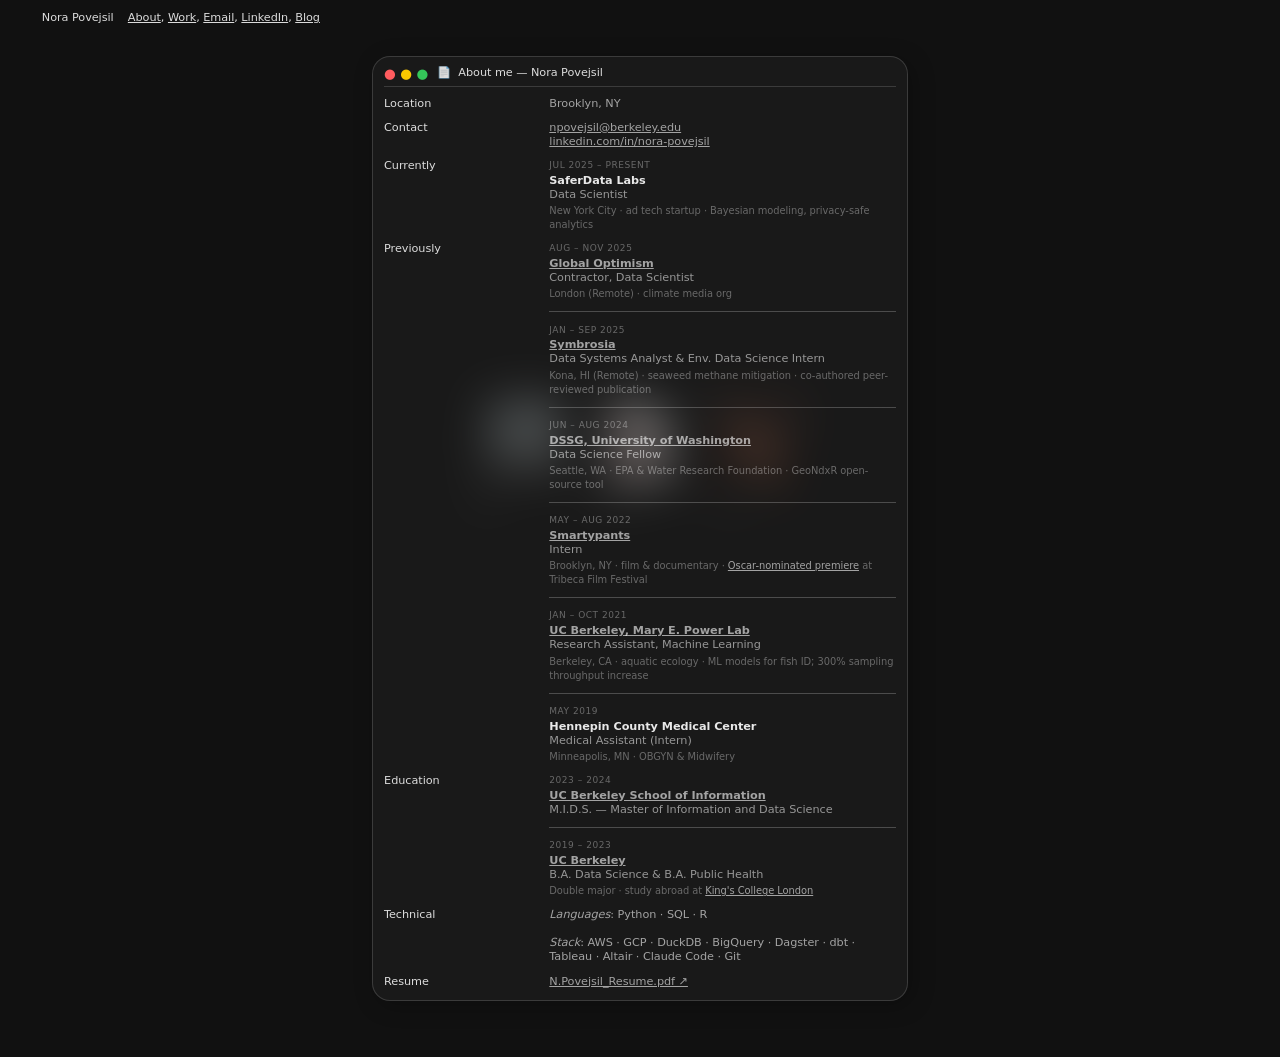
==== about.html @ 3c6333b7 "Polish work page, overhaul about page, add blog placeholder Work page: - Remove meta blurb, footer c" ====
<!DOCTYPE html>
<!--
  About page — portfolio_v2
  Design reference: cargo.site/templates/preview/3438135
  macOS-style frosted window modal over desktop icon grid.
-->
<html lang="en">
<head>
  <meta charset="utf-8">
  <meta name="viewport" content="width=device-width, initial-scale=1">
  <title>About — Portfolio v2</title>
  <link rel="stylesheet" href="css/main.css?v=15">
  <style>
    /* ---- Timeline entry separators ---- */
    body.about .window bodycopy .timeline-entry {
      border-top: 1px solid rgba(255,255,255,0.22);
      padding-top: 1rem;
      margin-top: 0.9rem;
    }
    body.about .window bodycopy .timeline-entry:first-child {
      border-top: none;
      padding-top: 0;
      margin-top: 0;
    }
    body.about .window bodycopy .timeline-date {
      display: block;
      color: rgba(255,255,255,0.35) !important;
      font-size: 0.8rem;
      text-transform: uppercase;
      letter-spacing: 0.06em;
      margin-bottom: 0.2rem;
    }
    /* Company name — primary line */
    body.about .window bodycopy .timeline-org {
      display: block;
      color: rgba(255,255,255,0.9) !important;
      font-weight: 600;
    }
    /* Role — secondary line */
    body.about .window bodycopy .timeline-role {
      display: block;
      color: rgba(255,255,255,0.55) !important;
      font-weight: 400;
    }
    body.about .window bodycopy .timeline-meta {
      display: block;
      color: rgba(255,255,255,0.35) !important;
      font-size: 0.88rem;
      margin-top: 0.2rem;
      line-height: 1.4;
    }

    /* ---- Mobile: stack label + content vertically ---- */
    @media (max-width: 680px) {
      body.about section.page.about-modal > .page-layout {
        max-width: 100%;
        padding: 4rem 0.75rem 3rem 0.75rem;
      }
      body.about .window {
        width: 100%;
        border-radius: 0.8rem;
        padding: 0.75rem 0.85rem 1rem;
      }
      body.about column-set {
        flex-direction: column;
      }
      body.about .window > bodycopy > column-set > column-unit:first-child {
        width: auto;
        flex-basis: auto;
        margin-bottom: 0.2rem;
      }
    }
  </style>
</head>
<body class="about">

  <nav class="site-nav page pinned pinned-top fixed">
    <a id="header" href="#"></a>
    <div class="page-layout">
      <div class="page-content">
        <bodycopy>
          <a class="window-title" href="index.html"></a>
          <a href="index.html">Nora Povejsil</a>&nbsp;&nbsp;&nbsp;&nbsp;<a href="about.html"><u>About</u></a>, <a href="work.html"><u>Work</u></a>,
          <a href="mailto:npovejsil@berkeley.edu"><u>Email</u></a>,
          <a href="https://www.linkedin.com/in/nora-povejsil/" target="_blank" rel="noopener"><u>LinkedIn</u></a>,
          <a href="blog.html"><u>Blog</u></a>
        </bodycopy>
      </div>
    </div>
  </nav>

  <!-- Home icons rendered behind the window -->
  <section class="page home-bg" aria-hidden="true">
    <div class="page-layout">
      <div class="page-content">
        <gallery-justify>
          <media-item><figure><span class="no-link"><img src="assets/hhd.png" alt=""></span><figcaption class="caption-light">Work</figcaption></figure></media-item>
          <media-item><figure><span class="no-link"><img src="assets/about.svg" alt=""></span><figcaption class="caption-light">About me</figcaption></figure></media-item>
          <media-item><figure><span class="no-link"><img src="assets/badge.png" alt="" class="badge-photo"></span><figcaption class="caption-light">me.png</figcaption></figure></media-item>
        </gallery-justify>
      </div>
    </div>
  </section>

  <section class="page about-modal">
    <div class="page-layout">
      <div class="page-content window">
        <bodycopy>

          <div class="window-title-row">
            <a href="index.html" aria-label="Close window" class="window-close">
              <span class="traffic-lights">
                <span class="tl tl-red" style="color: rgb(255, 92, 95);">●</span>
                <span class="tl tl-yellow" style="color: rgb(250, 200, 0);">●</span>
                <span class="tl tl-green" style="color: rgb(52, 199, 89);">●</span>
              </span>
            </a>
            <span>📄&nbsp;&nbsp;About me — Nora Povejsil</span>
          </div>
          <hr>

          <!-- Location -->
          <column-set>
            <column-unit>
              <span class="section-label">Location</span>
            </column-unit>
            <column-unit>
              Brooklyn, NY
            </column-unit>
          </column-set>

          <!-- Contact -->
          <column-set>
            <column-unit>
              <span class="section-label">Contact</span>
            </column-unit>
            <column-unit>
              <a href="mailto:npovejsil@berkeley.edu"><u>npovejsil@berkeley.edu</u></a><br>
              <a href="https://www.linkedin.com/in/nora-povejsil/" target="_blank" rel="noopener"><u>linkedin.com/in/nora-povejsil</u></a>
            </column-unit>
          </column-set>

          <!-- Currently -->
          <column-set>
            <column-unit>
              <span class="section-label">Currently</span>
            </column-unit>
            <column-unit>
              <div class="timeline-entry">
                <div class="timeline-date">Jul 2025 – present</div>
                <div class="timeline-org">SaferData Labs</div>
                <div class="timeline-role">Data Scientist</div>
                <div class="timeline-meta">New York City · ad tech startup · Bayesian modeling, privacy-safe analytics</div>
              </div>
            </column-unit>
          </column-set>

          <!-- Previously -->
          <column-set>
            <column-unit>
              <span class="section-label">Previously</span>
            </column-unit>
            <column-unit>
              <div class="timeline-entry">
                <div class="timeline-date">Aug – Nov 2025</div>
                <div class="timeline-org"><a href="https://www.theclimatepledge.com/" target="_blank" rel="noopener"><u>Global Optimism</u></a></div>
                <div class="timeline-role">Contractor, Data Scientist</div>
                <div class="timeline-meta">London (Remote) · climate media org</div>
              </div>

              <div class="timeline-entry">
                <div class="timeline-date">Jan – Sep 2025</div>
                <div class="timeline-org"><a href="https://symbrosia.co/" target="_blank" rel="noopener"><u>Symbrosia</u></a></div>
                <div class="timeline-role">Data Systems Analyst &amp; Env. Data Science Intern</div>
                <div class="timeline-meta">Kona, HI (Remote) · seaweed methane mitigation · co-authored peer-reviewed publication</div>
              </div>

              <div class="timeline-entry">
                <div class="timeline-date">Jun – Aug 2024</div>
                <div class="timeline-org"><a href="https://escience.washington.edu/using-data-science/data-science-for-social-good/dssg-projects/" target="_blank" rel="noopener"><u>DSSG, University of Washington</u></a></div>
                <div class="timeline-role">Data Science Fellow</div>
                <div class="timeline-meta">Seattle, WA · EPA &amp; Water Research Foundation · GeoNdxR open-source tool</div>
              </div>

              <div class="timeline-entry">
                <div class="timeline-date">May – Aug 2022</div>
                <div class="timeline-org"><a href="https://www.smartypants.nyc/" target="_blank" rel="noopener"><u>Smartypants</u></a></div>
                <div class="timeline-role">Intern</div>
                <div class="timeline-meta">Brooklyn, NY · film &amp; documentary · <a href="https://www.strangeratthegate.com/watch-the-film" target="_blank" rel="noopener"><u>Oscar-nominated premiere</u></a> at Tribeca Film Festival</div>
              </div>

              <div class="timeline-entry">
                <div class="timeline-date">Jan – Oct 2021</div>
                <div class="timeline-org"><a href="https://ib.berkeley.edu/labs/power/" target="_blank" rel="noopener"><u>UC Berkeley, Mary E. Power Lab</u></a></div>
                <div class="timeline-role">Research Assistant, Machine Learning</div>
                <div class="timeline-meta">Berkeley, CA · aquatic ecology · ML models for fish ID; 300% sampling throughput increase</div>
              </div>

              <div class="timeline-entry">
                <div class="timeline-date">May 2019</div>
                <div class="timeline-org">Hennepin County Medical Center</div>
                <div class="timeline-role">Medical Assistant (Intern)</div>
                <div class="timeline-meta">Minneapolis, MN · OBGYN &amp; Midwifery</div>
              </div>
            </column-unit>
          </column-set>

          <!-- Education -->
          <column-set>
            <column-unit>
              <span class="section-label">Education</span>
            </column-unit>
            <column-unit>
              <div class="timeline-entry">
                <div class="timeline-date">2023 – 2024</div>
                <div class="timeline-org"><a href="https://www.ischool.berkeley.edu/" target="_blank" rel="noopener"><u>UC Berkeley School of Information</u></a></div>
                <div class="timeline-role">M.I.D.S. — Master of Information and Data Science</div>
              </div>

              <div class="timeline-entry">
                <div class="timeline-date">2019 – 2023</div>
                <div class="timeline-org"><a href="https://ls.berkeley.edu/" target="_blank" rel="noopener"><u>UC Berkeley</u></a></div>
                <div class="timeline-role">B.A. Data Science &amp; B.A. Public Health</div>
                <div class="timeline-meta">Double major · study abroad at <a href="https://www.kcl.ac.uk/about" target="_blank" rel="noopener"><u>King's College London</u></a></div>
              </div>
            </column-unit>
          </column-set>

          <!-- Technical -->
          <column-set>
            <column-unit>
              <span class="section-label">Technical</span>
            </column-unit>
            <column-unit>
              <em>Languages</em>: Python · SQL · R<br><br>
              <em>Stack</em>: AWS · GCP · DuckDB · BigQuery · Dagster · dbt · Tableau · Altair · Claude Code · Git
            </column-unit>
          </column-set>

          <!-- Resume -->
          <column-set>
            <column-unit>
              <span class="section-label">Resume</span>
            </column-unit>
            <column-unit>
              <a href="https://docs.google.com/document/d/1AyDPPLAts3wp4Z8GWC5FK9B1eIoA_wdaFVvjXG336QE/export?format=pdf" target="_blank" rel="noopener"><u>N.Povejsil_Resume.pdf&nbsp;↗</u></a>
            </column-unit>
          </column-set>

        </bodycopy>
      </div>
    </div>
  </section>

</body>
</html>
---- css/main.css ----
/* ==========================================================================
   Portfolio v2 — Template M401
   Design tokens and page styles per /portfolio_v2/# Design Specs — Template M401
   ========================================================================== */

/* -------------------------------------------------------------------------
   1. Tokens
   ------------------------------------------------------------------------- */
:root {
  --base-size: 11.25px;
  --bg-dark: #111111;
  --bg-light: #F8F8F8;

  --text-1: rgba(255, 255, 255, 0.85);
  --text-2: rgba(255, 255, 255, 0.75);
  --text-3: rgba(255, 255, 255, 0.6);
  --text-4: rgba(255, 255, 255, 0.4);
  --text-5: rgba(255, 255, 255, 0.25);
  --text-near-white: rgba(255, 255, 255, 0.95);

  --accent: #FF0000;
  --hr: rgba(255, 255, 255, 0.15);
  --link-underline: rgba(127, 127, 127, 0.2);

  --mobile-scale: 1.4;
  --mobile-padding-offset: 0.85;
  --viewport-height: 100vh;
}

body {
  --swatch-1: rgba(255, 255, 255, 0.85);
  --swatch-2: rgba(255, 255, 255, 0.75);
  --swatch-3: rgba(255, 255, 255, 0.6);
  --swatch-4: rgba(255, 255, 255, 0.4);
  --swatch-5: rgba(255, 255, 255, 0.25);
  --swatch-6: rgba(255, 255, 255, 0.85);
}

/* -------------------------------------------------------------------------
   2. Base resets
   ------------------------------------------------------------------------- */
html {
  font-size: var(--base-size);
}

html, body {
  min-height: 100vh;
  margin: 0;
  padding: 0;
  background-color: var(--bg-dark);
}

body {
  display: flex;
  flex-direction: column;
  width: 100%;
  -webkit-font-smoothing: antialiased;
}

/* Diatype Variable is proprietary; using Inter Tight as a close visual stand-in
   (neo-grotesque, similar x-height + terminal angles). */
@import url('https://fonts.googleapis.com/css2?family=Inter+Tight:wght@300;400;450;500;600;700&display=swap');

:root {
  --font-stack: "Inter Tight", "Diatype Variable", -apple-system, "system-ui", Inter, "Segoe UI", Roboto, sans-serif;
}

/* -------------------------------------------------------------------------
   3. Typography
   ------------------------------------------------------------------------- */
bodycopy {
  display: block;
  font-family: var(--font-stack);
  font-size: 1rem;
  font-weight: 400;
  color: var(--text-3);
  line-height: 1.25;
  letter-spacing: -0.004em;
  font-variation-settings: 'slnt' 0, 'MONO' 0;
}

h1 {
  font-family: var(--font-stack);
  font-size: 3.5rem;
  font-weight: 650;
  color: var(--text-1);
  line-height: 1;
  letter-spacing: -0.004em;
  margin: 0;
  padding: 0;
}

h2 {
  font-family: var(--font-stack);
  font-size: 1.4rem;
  font-weight: 650;
  color: var(--text-1);
  line-height: 1.1;
  letter-spacing: -0.004em;
  margin: 0;
  padding: 0;
}

.caption {
  font-family: var(--font-stack);
  font-size: 1rem;
  font-weight: 450;
  color: var(--text-near-white);
  line-height: 1.25;
  letter-spacing: 0;
  display: inline-block;
}

.caption-light {
  font-family: var(--font-stack);
  font-size: 1rem;
  font-weight: 450;
  color: var(--text-near-white);
  line-height: 1.25;
  letter-spacing: 0;
  display: inline-block;
  filter: drop-shadow(0.1rem 0.1rem 0.1rem rgba(0, 0, 0, 0.5));
}

bodycopy a,
a {
  color: var(--text-3);
  border-bottom: 0px solid var(--link-underline);
  text-decoration: none;
}

a:active,
.linked:active {
  opacity: 0.7;
}

hr {
  background: var(--hr);
  border: 0;
  height: 1px;
  display: block;
  margin-top: 0.5rem;
  margin-bottom: 0.5rem;
}

/* -------------------------------------------------------------------------
   4. Layout primitives
   ------------------------------------------------------------------------- */
.page {
  position: relative;
  display: flex;
  justify-content: flex-start;
  flex-flow: row;
  max-width: 100%;
  width: 100%;
}

.page-layout {
  flex-grow: 1;
  display: flex;
  flex-direction: row;
  align-items: flex-start;
  max-width: 100%;
  padding: 0;
}

.page-content {
  display: flex;
  flex-direction: row;
  align-items: flex-start;
  width: 100%;
  padding: 1rem;
  text-align: left;
}

column-set {
  display: flex;
  flex-direction: row;
  width: 100%;
}

column-unit {
  display: block;
}

/* -------------------------------------------------------------------------
   5. Global nav (fixed top, mix-blend-mode: difference)
   ------------------------------------------------------------------------- */
.site-nav {
  mix-blend-mode: difference;
  position: fixed;
  top: 0;
  left: 0;
  right: 0;
  height: auto;
  z-index: 9999;
  isolation: isolate;
}

.site-nav .page-content {
  padding: 1rem;
  display: flex;
  flex-direction: row;
  align-items: flex-start;
}

.site-nav bodycopy {
  font-size: 1rem;
  font-weight: 400;
  color: var(--text-3);
  line-height: 1.25;
  letter-spacing: -0.004em;
}

.site-nav,
.site-nav .page-layout,
.site-nav .page-content,
.site-nav bodycopy { pointer-events: none; }
.site-nav a { pointer-events: auto; }

.site-nav a {
  color: var(--text-3);
  text-decoration: none;
  position: relative;
  z-index: 1;
}

.site-nav a u {
  text-decoration: underline;
}

.site-nav .window-title {
  display: inline-block;
  min-width: 2.4rem;
}

/* -------------------------------------------------------------------------
   6. Home — desktop icon grid
   ------------------------------------------------------------------------- */
body.home section.page {
  min-height: var(--viewport-height);
}

body.home section.page > .page-layout > .page-content {
  align-items: center;
  text-align: center;
  justify-content: center;
  min-height: 100vh;
}

body.home section.page > .page-layout {
  align-items: center;
  justify-content: center;
}

gallery-justify {
  display: flex;
  flex-direction: row;
  justify-content: center;
  align-items: flex-start;
  width: 100%;
}

media-item {
  display: flex;
  flex-direction: column;
  width: 100px;
  height: auto;
  margin-right: 1.5rem;
}

media-item:last-child {
  margin-right: 0;
}

media-item a,
media-item .no-link {
  display: block;
}

media-item img {
  width: 100px;
  height: 100px;
  object-fit: cover;
  display: block;
}

/* Work icon: ever so slightly smaller */
media-item:first-child img {
  width: 92px;
  height: 92px;
  margin: 4px auto;
}

/* Badge as rounded photo */
.badge-photo {
  border-radius: 18px;
}

media-item figcaption.caption,
media-item figcaption.caption-light {
  margin-top: 0.5rem;
  text-align: center;
}

figure {
  margin: 0;
  padding: 0;
}

/* -------------------------------------------------------------------------
   7. Work — stacked project slideshow
   ------------------------------------------------------------------------- */
body.work {
  background-color: #000000;
  color: #ffffff;
}

/* ---------- Work index + dotted-sheet entries ---------- */
.work-shell {
  display: grid;
  grid-template-columns: minmax(16rem, 20rem) 1fr;
  gap: 2.2rem;
  padding: 3.2rem 1.5rem 3rem 1.5rem;
  align-items: start;
  box-sizing: border-box;
  width: 100%;
  max-width: 1400px;
  margin: 0 auto;
}

.work-index {
  position: sticky;
  top: 3.2rem;
  font-family: var(--font-stack);
  font-size: 1rem;
  line-height: 1.25;
  letter-spacing: -0.004em;
  color: #ffffff;
}

.work-index-title {
  font-family: var(--font-stack);
  font-size: 2.6rem;
  font-weight: 600;
  line-height: 0.98;
  letter-spacing: -0.02em;
  margin: 0 0 1.25rem 0;
}

.work-index-address,
.work-index-meta {
  margin: 0 0 1.3rem 0;
}

.work-index-address a,
.work-index-meta a {
  color: inherit;
  text-decoration: underline;
  text-underline-offset: 2px;
}

.work-index-table {
  width: 100%;
  border-collapse: collapse;
  margin: 0 0 1.4rem 0;
  font-family: inherit;
  font-size: 1rem;
}

.work-index-table thead th {
  font-weight: 700;
  text-align: left;
  padding: 0.2rem 0.4rem 0.2rem 0;
  border-bottom: 1px solid #ffffff;
  text-transform: uppercase;
}

.work-index-table thead th:last-child { text-align: right; padding-right: 0; }

.work-index-table tbody tr {
  border-bottom: 1px solid #ffffff;
  position: relative;
}

.work-index-table tbody td {
  padding: 0.35rem 0.4rem 0.3rem 0;
  vertical-align: top;
  text-transform: uppercase;
}

.work-index-table tbody td:last-child { text-align: right; padding-right: 0; }

.work-index-table .num {
  font-size: 0.7rem;
  vertical-align: super;
  margin-right: 0.45rem;
  color: #ffffff;
}

.work-index-table a {
  color: inherit;
  text-decoration: none;
}

.work-index-table a:hover { text-decoration: underline; }

.work-index-footer {
  font-size: 0.9rem;
  line-height: 1.35;
  margin-top: 0.8rem;
  color: rgba(255,255,255,0.6);
}

/* Right column: scrollable entries */
.work-entries {
  display: flex;
  flex-direction: column;
  gap: 3.5rem;
  min-width: 0;
}

.work-entry {
  font-family: var(--font-stack);
  color: #ffffff;
}

.work-entry-head {
  display: grid;
  grid-template-columns: 2.5rem 1fr auto auto;
  column-gap: 1.4rem;
  align-items: baseline;
  font-size: 0.95rem;
  padding: 0.5rem 0;
  border-top: 1px solid rgba(255,255,255,0.6);
  border-bottom: 1px solid rgba(255,255,255,0.6);
  letter-spacing: -0.004em;
}

.work-entry-head .num { font-variant-numeric: tabular-nums; }
.work-entry-head .title { letter-spacing: 0.02em; }
.work-entry-head .type,
.work-entry-head .id { color: #ffffff; }

.work-entry-frame {
  background: transparent;
  padding: 0;
  margin-top: 0.9rem;
}

.work-entry-sheet {
  background-color: #ffffff;
  background-image: radial-gradient(circle, rgba(0,0,0,0.08) 1px, transparent 1.4px);
  background-size: 10px 10px;
  background-position: 0 0;
  padding: 1.4rem 1.6rem 1.6rem 1.6rem;
  position: relative;
  display: flex;
  align-items: stretch;
  justify-content: center;
  overflow: hidden;
  box-shadow: 0 2px 4px rgba(0,0,0,0.25), 0 18px 48px rgba(0,0,0,0.55);
}

.work-entry-sheet img {
  max-width: 92%;
  max-height: 92%;
  display: block;
  object-fit: contain;
}

.work-entry-sheet .sheet-title {
  font-family: "Inter Tight", sans-serif;
  font-size: 4.2rem;
  font-weight: 600;
  letter-spacing: -0.03em;
  color: #111;
  text-align: center;
  line-height: 1;
}

.sheet-doc {
  width: 100%;
  max-width: none;
  padding: 0.25rem 0.25rem;
  font-family: var(--font-stack);
  color: #111;
  font-size: 1rem;
  line-height: 1.5;
  letter-spacing: -0.004em;
  display: flex;
  flex-direction: column;
}

.sheet-doc-body {
  flex: 1;
}

.sheet-doc-body p {
  margin: 0 0 0.85rem 0;
}

.sheet-doc-body em { font-style: italic; }
.sheet-doc-body strong { font-weight: 600; }

.sheet-doc-body figure {
  margin: 1.2rem 0;
}

.sheet-doc-body figure img {
  display: block;
  width: 100%;
  height: auto;
  border: 0.5px solid rgba(0,0,0,0.15);
}

.sheet-doc-head {
  font-size: 1.8rem;
  font-weight: 600;
  letter-spacing: -0.02em;
  color: #111;
  margin: 0 0 0.9rem 0;
  font-family: var(--font-stack);
  line-height: 1.05;
}

.sheet-doc-sub {
  font-size: 0.85rem;
  color: rgba(0,0,0,0.55);
  letter-spacing: -0.004em;
  margin: 0 0 1rem 0;
  padding-bottom: 0.45rem;
  border-bottom: 1px solid rgba(0,0,0,0.3);
  font-family: var(--font-stack);
}

.sheet-doc-cols {
  columns: 2;
  column-gap: 1.6rem;
}

.sheet-doc-cols p {
  margin: 0 0 0.7rem 0;
  break-inside: avoid;
}

.sheet-doc-footer {
  margin-top: 1rem;
  padding-top: 0.45rem;
  border-top: 1px solid rgba(0,0,0,0.3);
  font-size: 0.82rem;
  color: rgba(0,0,0,0.55);
  display: flex;
  justify-content: space-between;
  letter-spacing: -0.004em;
  font-family: var(--font-stack);
}

.work-entry-sheet-tag {
  position: absolute;
  left: 0.9rem;
  bottom: 0.6rem;
  font-size: 0.82rem;
  color: rgba(0,0,0,0.45);
  font-family: var(--font-stack);
}

.work-entry-caption {
  margin: 0.9rem 0 0 0;
  font-size: 0.9rem;
  color: rgba(255,255,255,0.7);
  letter-spacing: -0.004em;
  font-family: var(--font-stack);
}

.work-entry-links {
  margin-top: 0.4rem;
  font-size: 1rem;
  line-height: 1.5;
  letter-spacing: -0.004em;
  font-family: var(--font-stack);
  display: flex;
  flex-direction: column;
  gap: 0.2rem;
}

.work-entry-links a {
  color: #8ab4ff;
  text-decoration: underline;
  text-underline-offset: 2px;
}

@media (max-width: 720px) {
  .work-shell {
    grid-template-columns: 1fr;
    gap: 2rem;
  }
  .work-index {
    position: static;
  }
  .work-index-title { font-size: 2.4rem; }
}

.stacked-page {
  position: relative;
  min-height: 100vh;
  width: 100%;
  display: flex;
}

.stacked-page.light {
  background-color: var(--bg-light);
}

.wallpaper {
  position: absolute;
  inset: 0;
  background-color: transparent;
  pointer-events: none;
}

.wallpaper .inner {
  position: absolute;
  inset: 10rem;
}

.image-container.single-item {
  display: flex;
  align-content: center;
  justify-content: center;
  align-items: center;
  position: absolute;
  inset: 0;
  width: 100%;
  height: 100%;
  z-index: 2;
}

.image-container.single-item img {
  max-width: 100%;
  max-height: 100%;
  width: auto;
  height: auto;
  object-fit: contain;
  display: block;
}

.stacked-page > .page-layout {
  position: relative;
  z-index: 3;
  width: 100%;
}

.stacked-page .page-content {
  display: flex;
  flex-direction: row;
  align-items: flex-end;
  padding: 1rem;
  width: 100%;
  min-height: 100vh;
}

.stacked-page column-set {
  display: flex;
  flex-direction: row;
  width: 100%;
}

.stacked-page column-unit:first-child {
  flex-basis: 36.84rem;
  flex-grow: 0;
  flex-shrink: 0;
}

.stacked-page column-unit:last-child {
  flex-grow: 1;
}

.stacked-page column-unit .project-title {
  color: var(--text-1);
  font-size: 1rem;
  font-weight: 400;
  font-family: var(--font-stack);
}

.stacked-page column-unit,
.stacked-page column-unit bodycopy {
  color: var(--text-3);
  font-size: 1rem;
  font-weight: 400;
  line-height: 1.25;
  font-family: var(--font-stack);
}

.stacked-page column-unit a {
  color: var(--text-3);
  text-decoration: none;
}

/* ---------- Project detail page variant ---------- */
/* Content occupies left ~3/4 of page, color/wallpaper sits on right ~1/4 */

.project-page {
  position: relative;
  width: 100%;
  display: block;
  min-height: 100vh;
  padding: 0;
}

.project-page.light {
  background-color: var(--bg-light);
}

/* Dark text on light backgrounds */
.project-page.light .project-title,
.project-page.light .project-body strong,
.project-page.light .section-head {
  color: rgba(0, 0, 0, 0.85);
}

.project-page.light .project-subtitle,
.project-page.light .project-meta,
.project-page.light .project-body,
.project-page.light .project-body a,
.project-page.light figure figcaption {
  color: rgba(0, 0, 0, 0.6);
}

.project-page .wallpaper {
  position: absolute;
  inset: 0;
  left: auto;
  width: 28%;
  height: 100%;
  pointer-events: none;
  overflow: hidden;
  background: linear-gradient(155deg, #ffd36b 0%, #f09340 45%, #e8412b 100%);
  -webkit-mask-image: linear-gradient(to left, rgba(0,0,0,1) 0%, rgba(0,0,0,0.95) 35%, rgba(0,0,0,0.5) 70%, rgba(0,0,0,0) 100%);
          mask-image: linear-gradient(to left, rgba(0,0,0,1) 0%, rgba(0,0,0,0.95) 35%, rgba(0,0,0,0.5) 70%, rgba(0,0,0,0) 100%);
}

.project-page .wallpaper.wp-green {
  background: linear-gradient(155deg, #c3e25a 0%, #6aa84f 55%, #2f5f1f 100%);
}

.project-page .wallpaper.wp-blue {
  background: linear-gradient(155deg, #9ae3ff 0%, #4a7fd6 55%, #1d2a78 100%);
}

.project-page .wallpaper.wp-warm {
  background: linear-gradient(155deg, #ffd36b 0%, #f09340 45%, #e8412b 100%);
}

.project-page .wallpaper.wp-cool {
  background: linear-gradient(155deg, #d6ddea 0%, #9ca8bc 55%, #5f6b80 100%);
}

.project-page .wallpaper .inner {
  position: absolute;
  inset: 0;
}

.project-page .image-container.single-item {
  display: none;
}

.project-page > .page-layout {
  position: relative;
  z-index: 3;
  width: 100%;
}

.project-page .page-content {
  display: block;
  width: 100%;
  padding: 6rem 5rem 5rem 4rem;
  box-sizing: border-box;
  max-width: 78%;
}

.project-page .project-head {
  margin-bottom: 3rem;
}

.project-page .project-title {
  color: var(--text-1);
  font-size: 1rem;
  font-weight: 400;
  font-family: var(--font-stack);
  display: block;
  margin-bottom: 0.25rem;
}

.project-page .project-subtitle {
  color: var(--text-3);
  font-size: 1rem;
  font-weight: 400;
  line-height: 1.25;
  display: block;
}

.project-page .project-meta {
  color: var(--text-3);
  font-size: 1rem;
  font-weight: 400;
  line-height: 1.25;
  display: block;
  margin-top: 0.25rem;
  opacity: 0.8;
}

.project-page .project-body {
  color: var(--text-3);
  font-size: 1rem;
  font-weight: 400;
  line-height: 1.45;
  font-family: var(--font-stack);
  max-width: none;
}

.project-page .project-body p {
  margin: 0 0 1.25rem 0;
}

.project-page .project-body a {
  color: var(--text-3);
  text-decoration: underline;
  text-underline-offset: 2px;
}

.project-page .project-body strong {
  color: var(--text-1);
  font-weight: 500;
}

.project-page figure {
  margin: 2.5rem 0;
}

.project-page figure img {
  display: block;
  max-width: 100%;
  height: auto;
  border-radius: 4px;
}

.project-page figure.figure-wide img {
  width: 100%;
}

.project-page figure figcaption {
  margin-top: 0.75rem;
  font-size: 0.875rem;
  line-height: 1.35;
  color: var(--text-3);
  opacity: 0.75;
  max-width: 38rem;
}

.project-page .image-pair {
  display: grid;
  grid-template-columns: 1fr 1fr;
  gap: 1rem;
  margin: 2.5rem 0;
}

.project-page .image-pair img {
  width: 100%;
  height: auto;
  display: block;
  border-radius: 4px;
}

.project-page .section-head {
  color: var(--text-1);
  font-size: 1rem;
  font-weight: 500;
  margin: 2.5rem 0 0.5rem 0;
  display: block;
}

@media (max-width: 900px) {
  .project-page .page-content {
    width: 100%;
    padding: 6rem 1.5rem 8rem 1.5rem;
  }
  .project-page .wallpaper {
    width: 100%;
    height: 35vh;
    top: auto;
    bottom: 0;
    opacity: 0.6;
  }
}

/* ---------- Document-sheet project layout (for featured projects) ---------- */

.doc-page {
  position: relative;
  width: 100%;
  min-height: 100vh;
  display: flex;
  align-items: center;
  justify-content: center;
  padding: 5rem 2rem 6rem 2rem;
  box-sizing: border-box;
  overflow: hidden;
}

.doc-backdrop {
  position: absolute;
  inset: 0;
  z-index: 0;
  background: #000000;
  pointer-events: none;
}

.doc-sheet {
  position: relative;
  z-index: 1;
  width: min(960px, 92%);
  background: #ffffff;
  color: #111111;
  border: 0.5px solid rgba(0,0,0,0.15);
  box-shadow: 0 24px 60px rgba(0,0,0,0.12);
  padding: 3.5rem 4rem 3rem 4rem;
  box-sizing: border-box;
  font-family: var(--font-stack);
  font-size: 1rem;
  line-height: 1.45;
}

.doc-header {
  display: flex;
  justify-content: space-between;
  align-items: baseline;
  padding-bottom: 0.9rem;
  border-bottom: 0.5px solid rgba(0,0,0,0.25);
  font-size: 0.95rem;
}

.doc-header-brand {
  display: flex;
  gap: 2.5rem;
  align-items: baseline;
}

.doc-brand {
  color: #1a4dff;
  text-decoration: underline;
  text-underline-offset: 2px;
  font-weight: 500;
}

.doc-brand sup {
  font-size: 0.7em;
  vertical-align: super;
}

.doc-date {
  color: #111;
}

.doc-header-meta {
  color: #111;
}

.doc-title {
  font-size: 5.2rem;
  font-weight: 600;
  line-height: 1;
  letter-spacing: -0.02em;
  margin: 1.5rem 0 6rem 0;
  color: #111;
  font-family: var(--font-stack);
}

.doc-title-asterisk {
  font-weight: 600;
  display: inline-block;
  margin-left: 0.05em;
}

.doc-columns {
  display: grid;
  grid-template-columns: 1fr 1.7fr;
  gap: 3rem;
  margin-bottom: 4rem;
}

.doc-aside {
  font-size: 0.95rem;
  line-height: 1.4;
  color: #111;
}

.doc-aside-block {
  margin-bottom: 1.6rem;
}

.doc-aside-block strong {
  font-weight: 500;
}

.doc-aside-block em {
  font-style: italic;
}

.doc-aside-links a {
  color: #1a4dff;
  text-decoration: none;
}

.doc-aside-links a u {
  text-decoration: underline;
  text-underline-offset: 2px;
}

.doc-body {
  font-size: 1rem;
  line-height: 1.55;
  color: #111;
}

.doc-body p {
  margin: 0 0 1.1rem 0;
  text-indent: 0;
}

.doc-body p + p {
  text-indent: 1.5rem;
}

.doc-body strong {
  font-weight: 500;
}

.doc-body a {
  color: #1a4dff;
  text-decoration: none;
}

.doc-body a u {
  text-decoration: underline;
  text-underline-offset: 2px;
}

.doc-figure {
  margin: 2rem 0;
}

.doc-figure img {
  display: block;
  width: 100%;
  height: auto;
  border: 0.5px solid rgba(0,0,0,0.12);
}

.doc-figure figcaption {
  margin-top: 0.6rem;
  font-size: 0.85rem;
  line-height: 1.4;
  color: rgba(0,0,0,0.6);
}

.doc-footer {
  display: flex;
  justify-content: space-between;
  padding-top: 0.9rem;
  border-top: 0.5px solid rgba(0,0,0,0.25);
  font-size: 0.9rem;
  color: #111;
}

.doc-taskbar {
  position: fixed;
  right: 1.2rem;
  bottom: 1.2rem;
  z-index: 5;
  background: #1a1a1a;
  color: #ffffff;
  font-family: var(--font-stack);
  font-size: 0.85rem;
  padding: 0.45rem 0.9rem;
  border-radius: 4px;
  display: inline-flex;
  align-items: center;
  gap: 0.25rem;
  box-shadow: 0 4px 14px rgba(0,0,0,0.25);
  pointer-events: none;
}

.doc-taskbar-time {
  font-variant-numeric: tabular-nums;
}

/* Inverted doc page: white backdrop, black sheet, white text */
.doc-page.inverted .doc-backdrop {
  background: #ffffff;
}
.doc-page.inverted .doc-sheet {
  background: #000000;
  color: #ffffff;
  border-color: rgba(255,255,255,0.18);
  box-shadow: 0 24px 60px rgba(0,0,0,0.35);
}
.doc-page.inverted .doc-header {
  border-bottom-color: rgba(255,255,255,0.3);
}
.doc-page.inverted .doc-footer {
  border-top-color: rgba(255,255,255,0.3);
}
.doc-page.inverted .doc-header-meta,
.doc-page.inverted .doc-date,
.doc-page.inverted .doc-title,
.doc-page.inverted .doc-aside,
.doc-page.inverted .doc-body,
.doc-page.inverted .doc-footer {
  color: #ffffff;
}
.doc-page.inverted .doc-brand,
.doc-page.inverted .doc-aside-links a,
.doc-page.inverted .doc-body a {
  color: #8ab4ff;
}
.doc-page.inverted .doc-figure img {
  border-color: rgba(255,255,255,0.2);
}
.doc-page.inverted .doc-figure figcaption {
  color: rgba(255,255,255,0.65);
}

@media (max-width: 900px) {
  .doc-sheet {
    padding: 2.5rem 1.5rem 2rem 1.5rem;
  }
  .doc-title {
    font-size: 3.2rem;
    margin: 1rem 0 3rem 0;
  }
  .doc-columns {
    grid-template-columns: 1fr;
    gap: 1.5rem;
  }
}

/* Fixed nav arrows (pinned overlay, mix-blend-mode: difference) */
.nav-arrows {
  position: fixed;
  top: 0;
  left: 0;
  right: 0;
  bottom: 0;
  mix-blend-mode: difference;
  pointer-events: none;
  z-index: 4;
  display: flex;
}

.nav-arrows .page-layout {
  flex-grow: 1;
  display: flex;
}

.nav-arrows .page-content {
  display: flex;
  flex-direction: row;
  align-items: flex-end;
  justify-content: flex-end;
  padding: 1rem;
  width: 100%;
  min-height: 100vh;
}

.nav-arrows .arrows {
  display: inline-flex;
  gap: 0.4rem;
  text-align: right;
  pointer-events: auto;
}

.nav-arrows text-icon,
.nav-arrows a {
  display: inline-block;
  width: 1.68rem;
  height: 1.68rem;
  color: var(--text-3);
  pointer-events: auto;
}

.nav-arrows svg {
  width: 1.68rem;
  height: 1.68rem;
  display: block;
}

/* Closing centered text page */
.closing {
  background-color: var(--bg-light);
  min-height: 100vh;
}

.closing .page-content {
  align-items: center;
  justify-content: center;
  text-align: center;
  padding: 1rem;
  min-height: 100vh;
}

.closing bodycopy {
  text-align: center;
  color: var(--text-3);
  max-width: 40rem;
  mix-blend-mode: difference;
}

/* Footer pinned at bottom with blend mode
   Spec uses position:absolute; bottom:0. Without a positioned ancestor that
   wraps the full scrollable height, absolute+bottom anchors to the initial
   containing block (viewport-sized) which strands the footer at the bottom
   of the first screen. position:fixed gives the intended pinned-bottom feel. */
.site-footer {
  position: fixed;
  bottom: 0;
  left: 0;
  right: 0;
  mix-blend-mode: difference;
  z-index: 3;
}

.site-footer .page-content {
  padding: 1rem;
  align-items: flex-start;
  display: flex;
  flex-direction: row;
}

.site-footer bodycopy {
  display: flex;
  width: 100%;
  justify-content: space-between;
  color: var(--text-3);
}

.site-footer a {
  color: var(--text-3);
  text-decoration: none;
}

/* -------------------------------------------------------------------------
   8. About — macOS frosted window
   ------------------------------------------------------------------------- */
body.about {
  background-color: var(--bg-dark);
  position: relative;
}

/* Home icon layer behind the About window */
body.about section.page.home-bg {
  position: fixed;
  inset: 0;
  z-index: 0;
  min-height: 100vh;
  pointer-events: none;
}
body.about section.page.home-bg > .page-layout {
  flex-grow: 1;
  align-items: center;
  justify-content: center;
}
body.about section.page.home-bg > .page-layout > .page-content {
  align-items: center;
  justify-content: center;
  min-height: 100vh;
}
body.about section.page.home-bg gallery-justify {
  justify-content: center;
  opacity: 1;
}

body.about section.page.about-modal {
  position: relative;
  z-index: 2;
  justify-content: center;
  min-height: 100vh;
}

body.about section.page.about-modal > .page-layout {
  max-width: 45%;
  padding: 5rem 3rem;
  align-items: center;
  justify-content: center;
  display: flex;
  margin: 0 auto;
}

body.about .window {
  background-color: rgba(30, 30, 30, 0.69);
  border: 0.5px solid rgba(255, 255, 255, 0.15);
  border-radius: 1.6rem;
  box-shadow: 0.4rem 0.4rem 2rem 0 rgba(0, 0, 0, 0.25);
  backdrop-filter: blur(2rem);
  -webkit-backdrop-filter: blur(2rem);
  width: 45.5rem;
  max-width: 100%;
  padding: 0.8rem 1rem 1rem;
  display: flex;
  flex-direction: column;
  align-items: stretch;
}

body.about .window bodycopy {
  display: block;
  width: 100%;
}

body.about .traffic-lights {
  display: inline-flex;
  gap: 0.4rem;
  vertical-align: middle;
  font-size: 1.2rem;
  line-height: 1;
  margin-right: 0.4rem;
}

body.about .window-close { display: inline-flex; }
body.about .window-close:hover .tl-red::after {
  content: "×";
  position: absolute;
  inset: 0;
  display: flex;
  align-items: center;
  justify-content: center;
  color: rgba(0,0,0,0.55);
  font-size: 0.95rem;
  font-weight: 800;
  line-height: 1;
}
body.about .tl { position: relative; display: inline-block; }

/* Make nav readable on About: drop blend-mode so text is plainly visible */
body.about .site-nav { mix-blend-mode: normal; z-index: 9999; }
body.about .site-nav a,
body.about .site-nav bodycopy { color: var(--text-1); }

body.about .traffic-lights span {
  display: inline-block;
  line-height: 1;
}

body.about .window-title-row {
  display: flex;
  align-items: center;
  gap: 0.4rem;
  color: var(--text-1);
  font-size: 1rem;
  font-weight: 400;
}

body.about column-set {
  display: flex;
  flex-direction: row;
  align-items: stretch;
  width: 100%;
  margin-top: 10px;
}

body.about column-unit:not(:last-child) {
  margin-right: 10px;
}

/* Only top-level column-sets inside the window get the fixed-label layout */
body.about .window > bodycopy > column-set > column-unit:first-child {
  width: 13.8rem;
  flex-grow: 0;
  flex-shrink: 0;
  color: var(--text-1);
}

body.about .window > bodycopy > column-set > column-unit:last-child {
  flex-grow: 1;
  color: var(--text-3);
  min-width: 0;
}

/* Nested column-sets (e.g. inside Imperdiets) share space evenly */
body.about column-unit column-set > column-unit {
  flex: 1 1 0;
  min-width: 0;
  color: var(--text-3);
}

body.about .section-label {
  color: var(--text-1);
}

/* -------------------------------------------------------------------------
   8b. About — timeline refinements
   ------------------------------------------------------------------------- */
body.about .timeline-entry {
  border-top: 1px solid rgba(255,255,255,0.22);
  padding-top: 1rem;
  margin-top: 0.9rem;
}

body.about .timeline-entry:first-child {
  border-top: none;
  padding-top: 0;
  margin-top: 0;
}

body.about .timeline-date {
  color: var(--text-4);
  font-size: 0.85rem;
  line-height: 1.4;
  letter-spacing: 0;
  margin-bottom: 0.2rem;
  text-transform: uppercase;
  letter-spacing: 0.02em;
}

body.about .timeline-role {
  color: var(--text-1);
  font-weight: 600;
}

body.about .timeline-org {
  color: var(--text-3);
  font-weight: 400;
}

body.about .timeline-meta {
  color: var(--text-4);
  font-size: 0.88rem;
  margin-top: 0.2rem;
  line-height: 1.4;
}

/* -------------------------------------------------------------------------
   9. Responsive
   ------------------------------------------------------------------------- */
html.mobile {
  font-size: calc(var(--base-size) * var(--mobile-scale));
}

.mobile [id] .page-layout {
  max-width: 100%;
}

@media (max-width: 720px) {
  body.about .page-layout {
    max-width: 100%;
    padding: 5rem 1rem;
  }
  body.about .window {
    width: 100%;
  }
}

/* -------------------------------------------------------------------------
   10. Utilities
   ------------------------------------------------------------------------- */
.small-caps {
  font-variant: small-caps;
  text-transform: lowercase;
  letter-spacing: 0.03em;
}

ol { margin: 0; padding: 0 0 0 2.5em; }
ul { margin: 0; padding: 0 0 0 2.0em; }
blockquote { margin: 0; padding: 0 0 0 2em; }

sub { position: relative; vertical-align: baseline; top: 0.3em; }
sup { position: relative; vertical-align: baseline; top: -0.4em; }

/* -------------------------------------------------------------------------
   11. Quick-view / lightbox (styles present, unused on scaffold)
   ------------------------------------------------------------------------- */
.quick-view {
  width: 80%;
  height: 80%;
  padding: 10rem;
  margin: auto;
  position: fixed;
  inset: 0;
  z-index: 5001;
}

.quick-view-background {
  background-color: rgba(0, 0, 0, 0.25);
  backdrop-filter: blur(2rem);
  -webkit-backdrop-filter: blur(2rem);
}

.work-section-header {
  display: flex;
  align-items: baseline;
  gap: 1.2rem;
  margin: 4.5rem 0 1.5rem 0;
  padding: 0.5rem 0 0.6rem 0;
  border-top: 1px solid rgba(255, 255, 255, 0.6);
  border-bottom: 1px solid rgba(255, 255, 255, 0.3);
  font-family: var(--font-stack);
  color: #ffffff;
  font-size: 1rem;
  letter-spacing: -0.01em;
}

.work-section-kicker {
  font-size: 0.85rem;
  opacity: 0.6;
}

.work-section-title {
  font-weight: 600;
  font-size: 1.3rem;
  flex: 1;
}

.work-section-meta {
  font-size: 0.85rem;
  opacity: 0.7;
  letter-spacing: 0.02em;
  text-transform: uppercase;
}

.sheet-doc-links {
  display: flex;
  flex-wrap: wrap;
  gap: 0.5rem 1.2rem;
  margin: 0.5rem 0 1.1rem 0;
  padding-top: 0.6rem;
  border-top: 1px solid rgba(0,0,0,0.12);
}

.sheet-doc-links a {
  color: #1a4dff;
  text-decoration: none;
  font-size: 0.92rem;
  font-weight: 500;
  letter-spacing: -0.004em;
}

.sheet-doc-links a:hover {
  text-decoration: underline;
  text-underline-offset: 2px;
}

.sheet-callout {
  background: #ffffff;
  border: 1px solid rgba(0,0,0,0.09);
  border-left: 3px solid rgba(0,0,0,0.22);
  border-radius: 0;
  padding: 0.65rem 0.9rem;
  margin: 0 0 0.9rem 0;
  font-size: 0.9rem;
  line-height: 1.45;
  color: #222;
}

.sheet-callout strong {
  font-weight: 600;
}

.sheet-callout em {
  font-style: italic;
  color: rgba(0,0,0,0.65);
}

.sheet-doc-img {
  margin: 1rem 0;
}

.sheet-doc-img img {
  display: block;
  width: 100%;
  height: auto;
  border: 0.5px solid rgba(0,0,0,0.12);
}

.sheet-doc-img figcaption {
  margin-top: 0.35rem;
  font-size: 0.8rem;
  color: rgba(0,0,0,0.5);
  line-height: 1.35;
  font-style: italic;
}

.work-index-table thead + tbody + thead tr th {
  padding-top: 2rem;
  border-top: 1px solid rgba(255, 255, 255, 0.25);
}
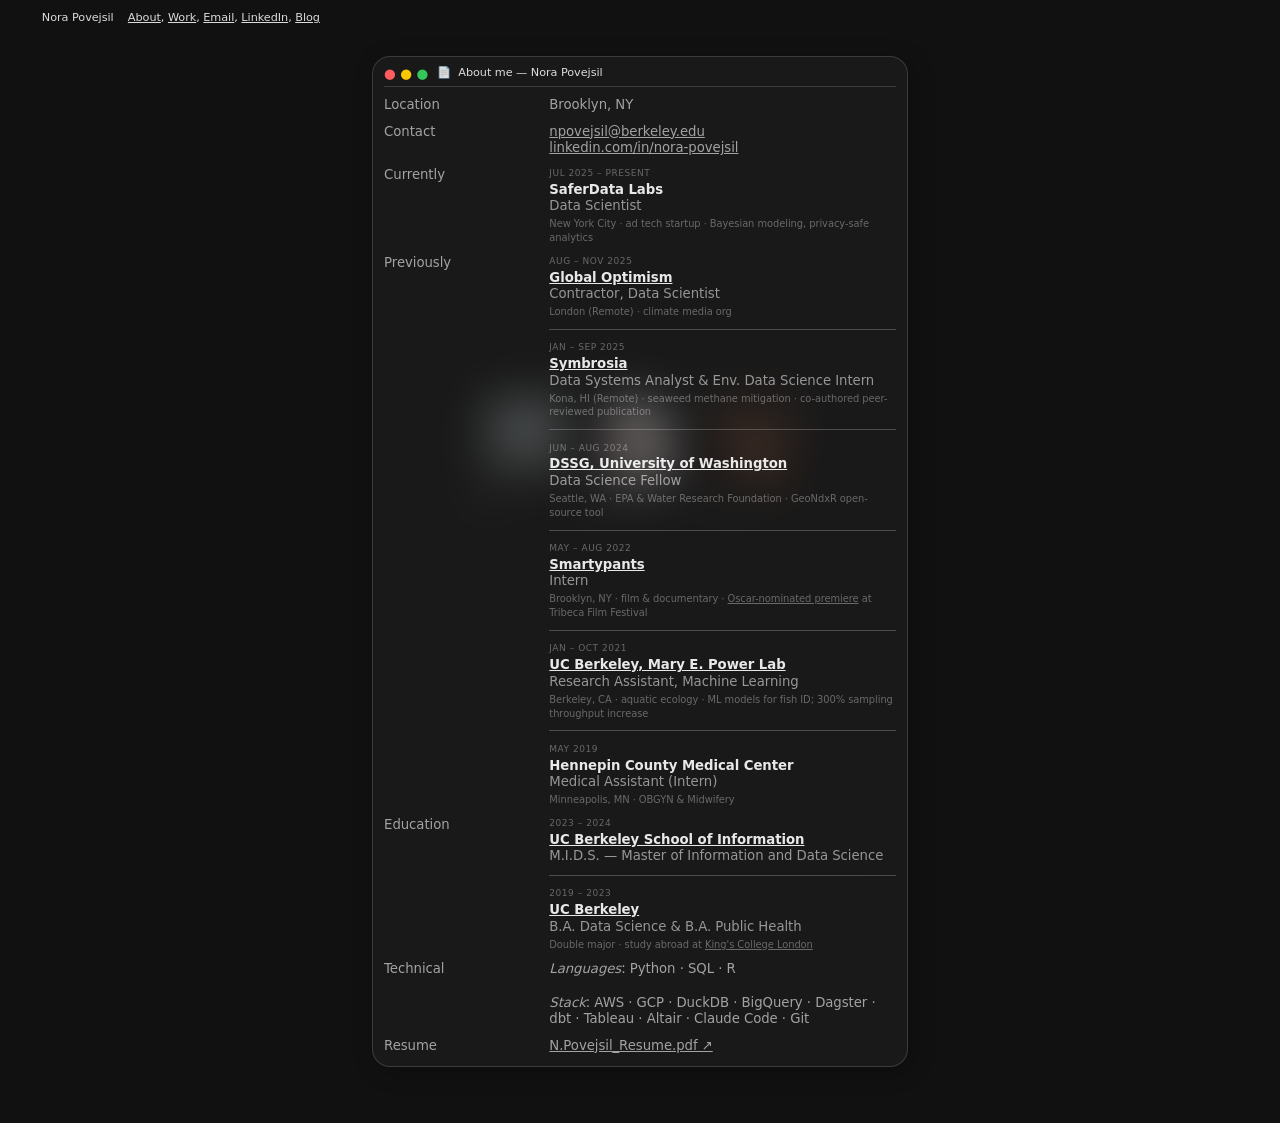
==== commit fd71ca1a: "Refine About page typography: font size, section labels, link colors - Increase window body font siz" ====
--- a/about.html
+++ b/about.html
@@ -1,6 +1,6 @@
 <!DOCTYPE html>
 <!--
-  About page — portfolio_v2
+  About page — portfolio
   Design reference: cargo.site/templates/preview/3438135
   macOS-style frosted window modal over desktop icon grid.
 -->
@@ -8,7 +8,7 @@
 <head>
   <meta charset="utf-8">
   <meta name="viewport" content="width=device-width, initial-scale=1">
-  <title>About — Portfolio v2</title>
+  <title>About | Portfolio</title>
   <link rel="stylesheet" href="css/main.css?v=15">
   <style>
     /* ---- Timeline entry separators ---- */
@@ -36,6 +36,11 @@
       color: rgba(255,255,255,0.9) !important;
       font-weight: 600;
     }
+    body.about .window bodycopy .timeline-org a,
+    body.about .window bodycopy .timeline-role a,
+    body.about .window bodycopy .timeline-meta a {
+      color: inherit !important;
+    }
     /* Role — secondary line */
     body.about .window bodycopy .timeline-role {
       display: block;
@@ -52,9 +57,12 @@
 
     /* ---- Mobile: stack label + content vertically ---- */
     @media (max-width: 680px) {
+      body.about .site-nav {
+        display: none;
+      }
       body.about section.page.about-modal > .page-layout {
         max-width: 100%;
-        padding: 4rem 0.75rem 3rem 0.75rem;
+        padding: 1.5rem 0.75rem 3rem 0.75rem;
       }
       body.about .window {
         width: 100%;
@@ -63,11 +71,22 @@
       }
       body.about column-set {
         flex-direction: column;
+        margin-top: 1.4rem;
+      }
+      body.about column-set:first-of-type {
+        margin-top: 0.6rem;
       }
       body.about .window > bodycopy > column-set > column-unit:first-child {
         width: auto;
         flex-basis: auto;
-        margin-bottom: 0.2rem;
+        margin-bottom: 0.3rem;
+      }
+      body.about .section-label {
+        font-size: 0.9rem;
+        text-transform: uppercase;
+        letter-spacing: 0.08em;
+        opacity: 0.5;
+        font-weight: 400;
       }
     }
   </style>
@@ -243,7 +262,7 @@
               <span class="section-label">Resume</span>
             </column-unit>
             <column-unit>
-              <a href="https://docs.google.com/document/d/1AyDPPLAts3wp4Z8GWC5FK9B1eIoA_wdaFVvjXG336QE/export?format=pdf" target="_blank" rel="noopener"><u>N.Povejsil_Resume.pdf&nbsp;↗</u></a>
+              <a href="uploads/N.Povejsil_Resume.pdf" target="_blank" rel="noopener"><u>N.Povejsil_Resume.pdf&nbsp;↗</u></a>
             </column-unit>
           </column-set>
 
--- a/css/main.css
+++ b/css/main.css
@@ -1,6 +1,6 @@
 /* ==========================================================================
-   Portfolio v2 — Template M401
-   Design tokens and page styles per /portfolio_v2/# Design Specs — Template M401
+   Portfolio — Template M401
+   Design tokens and page styles per docs/design-specs-m401.md
    ========================================================================== */
 
 /* -------------------------------------------------------------------------
@@ -319,13 +319,13 @@
 /* ---------- Work index + dotted-sheet entries ---------- */
 .work-shell {
   display: grid;
-  grid-template-columns: minmax(16rem, 20rem) 1fr;
+  grid-template-columns: minmax(20rem, 26rem) minmax(0, 58rem);
   gap: 2.2rem;
   padding: 3.2rem 1.5rem 3rem 1.5rem;
   align-items: start;
   box-sizing: border-box;
   width: 100%;
-  max-width: 1400px;
+  max-width: 1100px;
   margin: 0 auto;
 }
 
@@ -1314,6 +1314,7 @@
 body.about .window bodycopy {
   display: block;
   width: 100%;
+  font-size: 1.18rem;
 }
 
 body.about .traffic-lights {
@@ -1393,7 +1394,8 @@
 }
 
 body.about .section-label {
-  color: var(--text-1);
+  color: var(--text-3);
+  font-weight: 400;
 }
 
 /* -------------------------------------------------------------------------
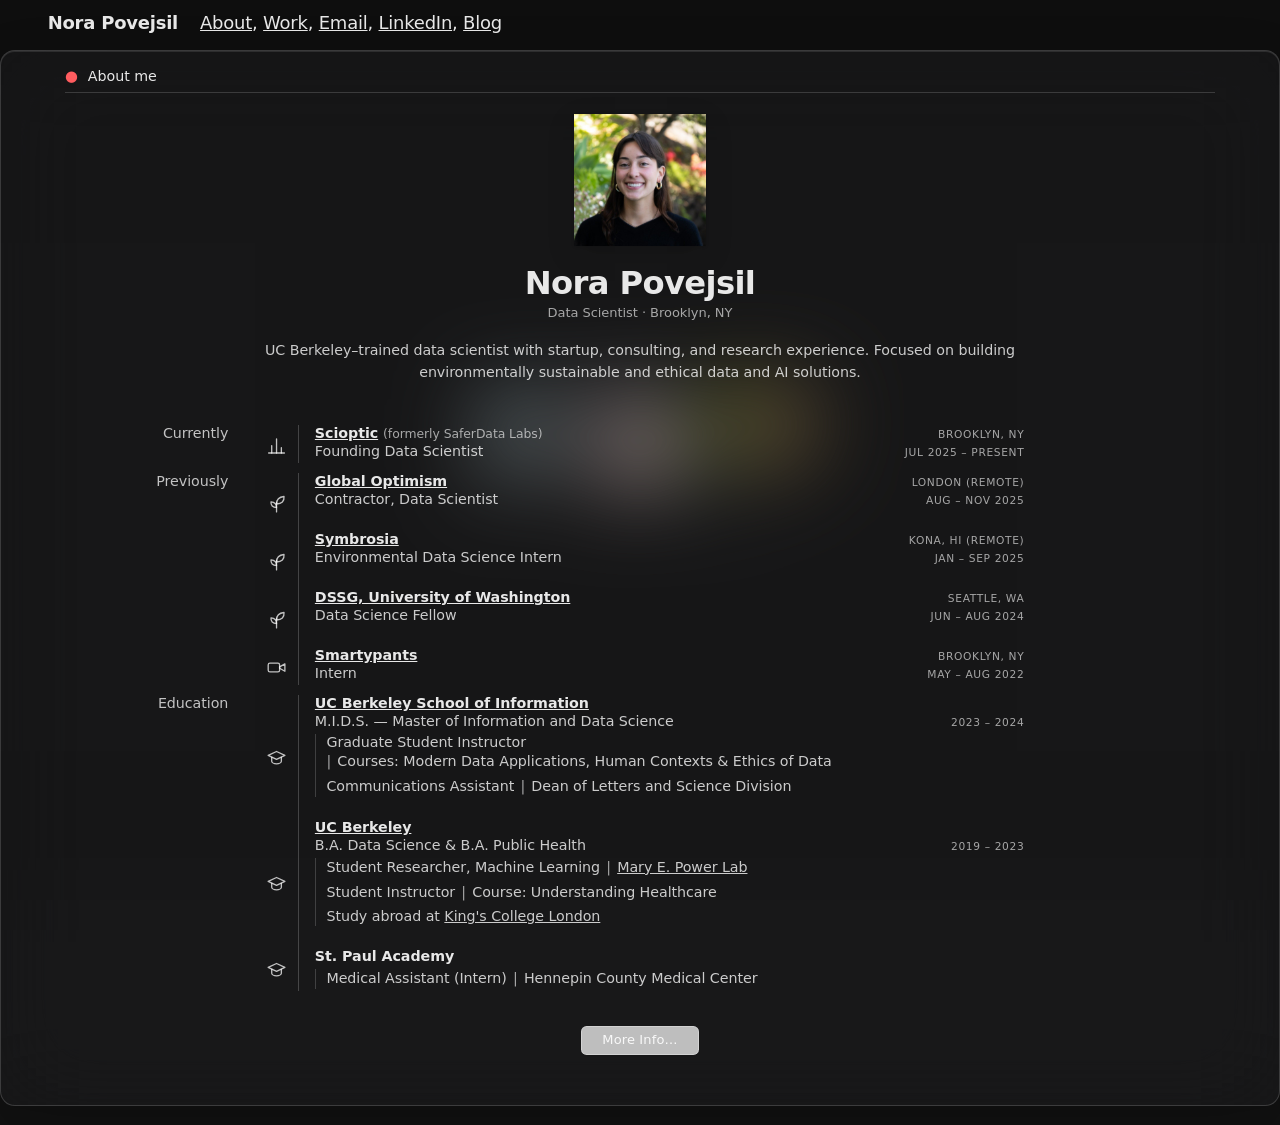
==== commit 0dfacc12: "Restore home page, rework About, switch back to dark theme Site structure: - index.html is the deskt" ====
--- a/about.html
+++ b/about.html
@@ -9,52 +9,8 @@
   <meta charset="utf-8">
   <meta name="viewport" content="width=device-width, initial-scale=1">
   <title>About | Portfolio</title>
-  <link rel="stylesheet" href="css/main.css?v=15">
+  <link rel="stylesheet" href="css/main.css?v=97">
   <style>
-    /* ---- Timeline entry separators ---- */
-    body.about .window bodycopy .timeline-entry {
-      border-top: 1px solid rgba(255,255,255,0.22);
-      padding-top: 1rem;
-      margin-top: 0.9rem;
-    }
-    body.about .window bodycopy .timeline-entry:first-child {
-      border-top: none;
-      padding-top: 0;
-      margin-top: 0;
-    }
-    body.about .window bodycopy .timeline-date {
-      display: block;
-      color: rgba(255,255,255,0.35) !important;
-      font-size: 0.8rem;
-      text-transform: uppercase;
-      letter-spacing: 0.06em;
-      margin-bottom: 0.2rem;
-    }
-    /* Company name — primary line */
-    body.about .window bodycopy .timeline-org {
-      display: block;
-      color: rgba(255,255,255,0.9) !important;
-      font-weight: 600;
-    }
-    body.about .window bodycopy .timeline-org a,
-    body.about .window bodycopy .timeline-role a,
-    body.about .window bodycopy .timeline-meta a {
-      color: inherit !important;
-    }
-    /* Role — secondary line */
-    body.about .window bodycopy .timeline-role {
-      display: block;
-      color: rgba(255,255,255,0.55) !important;
-      font-weight: 400;
-    }
-    body.about .window bodycopy .timeline-meta {
-      display: block;
-      color: rgba(255,255,255,0.35) !important;
-      font-size: 0.88rem;
-      margin-top: 0.2rem;
-      line-height: 1.4;
-    }
-
     /* ---- Mobile: stack label + content vertically ---- */
     @media (max-width: 680px) {
       body.about .site-nav {
@@ -62,12 +18,13 @@
       }
       body.about section.page.about-modal > .page-layout {
         max-width: 100%;
-        padding: 1.5rem 0.75rem 3rem 0.75rem;
+        padding: 0;
       }
       body.about .window {
-        width: 100%;
-        border-radius: 0.8rem;
-        padding: 0.75rem 0.85rem 1rem;
+        width: auto;
+        margin: 0.6rem;
+        border-radius: 0.9rem;
+        padding: 1.5rem 0.85rem 3rem;
       }
       body.about column-set {
         flex-direction: column;
@@ -82,7 +39,7 @@
         margin-bottom: 0.3rem;
       }
       body.about .section-label {
-        font-size: 0.9rem;
+        font-size: 1.05rem;
         text-transform: uppercase;
         letter-spacing: 0.08em;
         opacity: 0.5;
@@ -92,6 +49,34 @@
   </style>
 </head>
 <body class="about">
+
+  <!-- Domain glyph sprite: one mark per domain, repeated to make the through-line visible -->
+  <svg width="0" height="0" style="position:absolute" aria-hidden="true" focusable="false">
+    <symbol id="glyph-climate" viewBox="0 0 24 24">
+      <path d="M12 21.5V11"/>
+      <path d="M12 12.5c0-5 3-8 8.5-8.5.5 5.5-2.5 8.5-8.5 8.5z"/>
+      <path d="M12 16.5c0-3.7-2.3-6-6.3-6.4-.4 4 1.9 6.4 6.3 6.4z"/>
+    </symbol>
+    <symbol id="glyph-health" viewBox="0 0 24 24">
+      <path d="M9.5 3.5h5v6h6v5h-6v6h-5v-6h-6v-5h6z"/>
+    </symbol>
+    <symbol id="glyph-media" viewBox="0 0 24 24">
+      <rect x="2.5" y="7" width="13" height="10" rx="2"/>
+      <path d="M15.5 11.2l6-3.4v8.4l-6-3.4z"/>
+    </symbol>
+    <symbol id="glyph-data" viewBox="0 0 24 24">
+      <path d="M3 20.5h18"/>
+      <path d="M6.5 20.5V12M12 20.5V4.5M17.5 20.5v-6"/>
+    </symbol>
+    <symbol id="glyph-teaching" viewBox="0 0 24 24">
+      <path d="M4 20l1-4.2L16.4 4.4a2.1 2.1 0 0 1 3 3L8.2 19 4 20z"/>
+      <path d="M14.6 6.2l3.2 3.2"/>
+    </symbol>
+    <symbol id="glyph-study" viewBox="0 0 24 24">
+      <path d="M12 4L2.5 8.5 12 13l9.5-4.5z"/>
+      <path d="M6.5 10.8V15c0 1.6 2.5 3 5.5 3s5.5-1.4 5.5-3v-4.2"/>
+    </symbol>
+  </svg>
 
   <nav class="site-nav page pinned pinned-top fixed">
     <a id="header" href="#"></a>
@@ -99,7 +84,7 @@
       <div class="page-content">
         <bodycopy>
           <a class="window-title" href="index.html"></a>
-          <a href="index.html">Nora Povejsil</a>&nbsp;&nbsp;&nbsp;&nbsp;<a href="about.html"><u>About</u></a>, <a href="work.html"><u>Work</u></a>,
+          <a class="nav-name" href="index.html">Nora Povejsil</a>&nbsp;&nbsp;&nbsp;&nbsp;<a href="about.html"><u>About</u></a>, <a href="work.html"><u>Work</u></a>,
           <a href="mailto:npovejsil@berkeley.edu"><u>Email</u></a>,
           <a href="https://www.linkedin.com/in/nora-povejsil/" target="_blank" rel="noopener"><u>LinkedIn</u></a>,
           <a href="blog.html"><u>Blog</u></a>
@@ -108,14 +93,14 @@
     </div>
   </nav>
 
-  <!-- Home icons rendered behind the window -->
-  <section class="page home-bg" aria-hidden="true">
+  <!-- Home icon grid rendered behind the window -->
+  <section class="page home-bg" aria-hidden="true" inert>
     <div class="page-layout">
       <div class="page-content">
         <gallery-justify>
           <media-item><figure><span class="no-link"><img src="assets/hhd.png" alt=""></span><figcaption class="caption-light">Work</figcaption></figure></media-item>
-          <media-item><figure><span class="no-link"><img src="assets/about.svg" alt=""></span><figcaption class="caption-light">About me</figcaption></figure></media-item>
-          <media-item><figure><span class="no-link"><img src="assets/badge.png" alt="" class="badge-photo"></span><figcaption class="caption-light">me.png</figcaption></figure></media-item>
+          <media-item><figure><span class="no-link"><img src="assets/about.svg" alt=""></span><figcaption class="caption-light">About</figcaption></figure></media-item>
+          <media-item><figure><span class="no-link"><img src="assets/portrait.jpg" alt="" class="badge-photo"></span><figcaption class="caption-light">me.jpg</figcaption></figure></media-item>
         </gallery-justify>
       </div>
     </div>
@@ -130,34 +115,20 @@
             <a href="index.html" aria-label="Close window" class="window-close">
               <span class="traffic-lights">
                 <span class="tl tl-red" style="color: rgb(255, 92, 95);">●</span>
-                <span class="tl tl-yellow" style="color: rgb(250, 200, 0);">●</span>
-                <span class="tl tl-green" style="color: rgb(52, 199, 89);">●</span>
               </span>
             </a>
-            <span>📄&nbsp;&nbsp;About me — Nora Povejsil</span>
+            <span>About me</span>
           </div>
           <hr>
 
-          <!-- Location -->
-          <column-set>
-            <column-unit>
-              <span class="section-label">Location</span>
-            </column-unit>
-            <column-unit>
-              Brooklyn, NY
-            </column-unit>
-          </column-set>
-
-          <!-- Contact -->
-          <column-set>
-            <column-unit>
-              <span class="section-label">Contact</span>
-            </column-unit>
-            <column-unit>
-              <a href="mailto:npovejsil@berkeley.edu"><u>npovejsil@berkeley.edu</u></a><br>
-              <a href="https://www.linkedin.com/in/nora-povejsil/" target="_blank" rel="noopener"><u>linkedin.com/in/nora-povejsil</u></a>
-            </column-unit>
-          </column-set>
+          <div class="about-hero">
+            <img class="about-portrait" src="assets/portrait.jpg" alt="Nora Povejsil">
+            <h1 class="about-name">Nora Povejsil</h1>
+            <p class="about-subtitle">Data Scientist · Brooklyn, NY</p>
+            <p class="about-summary">
+              UC Berkeley–trained data scientist with startup, consulting, and research experience. Focused on building environmentally sustainable and ethical data and AI solutions.
+            </p>
+          </div>
 
           <!-- Currently -->
           <column-set>
@@ -166,10 +137,19 @@
             </column-unit>
             <column-unit>
               <div class="timeline-entry">
-                <div class="timeline-date">Jul 2025 – present</div>
-                <div class="timeline-org">SaferData Labs</div>
-                <div class="timeline-role">Data Scientist</div>
-                <div class="timeline-meta">New York City · ad tech startup · Bayesian modeling, privacy-safe analytics</div>
+                <div class="timeline-rail">
+                  <svg class="domain-glyph" aria-hidden="true"><use href="#glyph-data"/></svg>
+                </div>
+                <div class="timeline-body">
+                  <div class="timeline-head">
+                    <span class="timeline-org"><a href="https://scioptic.ai/" target="_blank" rel="noopener"><u>Scioptic</u></a> <span class="timeline-formerly">(formerly SaferData Labs)</span></span>
+                    <span class="timeline-place">Brooklyn, NY</span>
+                  </div>
+                  <div class="timeline-subhead">
+                    <span class="timeline-role">Founding Data Scientist</span>
+                    <span class="timeline-dates">Jul 2025 – present</span>
+                  </div>
+                </div>
               </div>
             </column-unit>
           </column-set>
@@ -181,46 +161,69 @@
             </column-unit>
             <column-unit>
               <div class="timeline-entry">
-                <div class="timeline-date">Aug – Nov 2025</div>
-                <div class="timeline-org"><a href="https://www.theclimatepledge.com/" target="_blank" rel="noopener"><u>Global Optimism</u></a></div>
-                <div class="timeline-role">Contractor, Data Scientist</div>
-                <div class="timeline-meta">London (Remote) · climate media org</div>
-              </div>
-
-              <div class="timeline-entry">
-                <div class="timeline-date">Jan – Sep 2025</div>
-                <div class="timeline-org"><a href="https://symbrosia.co/" target="_blank" rel="noopener"><u>Symbrosia</u></a></div>
-                <div class="timeline-role">Data Systems Analyst &amp; Env. Data Science Intern</div>
-                <div class="timeline-meta">Kona, HI (Remote) · seaweed methane mitigation · co-authored peer-reviewed publication</div>
-              </div>
-
-              <div class="timeline-entry">
-                <div class="timeline-date">Jun – Aug 2024</div>
-                <div class="timeline-org"><a href="https://escience.washington.edu/using-data-science/data-science-for-social-good/dssg-projects/" target="_blank" rel="noopener"><u>DSSG, University of Washington</u></a></div>
-                <div class="timeline-role">Data Science Fellow</div>
-                <div class="timeline-meta">Seattle, WA · EPA &amp; Water Research Foundation · GeoNdxR open-source tool</div>
-              </div>
-
-              <div class="timeline-entry">
-                <div class="timeline-date">May – Aug 2022</div>
-                <div class="timeline-org"><a href="https://www.smartypants.nyc/" target="_blank" rel="noopener"><u>Smartypants</u></a></div>
-                <div class="timeline-role">Intern</div>
-                <div class="timeline-meta">Brooklyn, NY · film &amp; documentary · <a href="https://www.strangeratthegate.com/watch-the-film" target="_blank" rel="noopener"><u>Oscar-nominated premiere</u></a> at Tribeca Film Festival</div>
-              </div>
-
-              <div class="timeline-entry">
-                <div class="timeline-date">Jan – Oct 2021</div>
-                <div class="timeline-org"><a href="https://ib.berkeley.edu/labs/power/" target="_blank" rel="noopener"><u>UC Berkeley, Mary E. Power Lab</u></a></div>
-                <div class="timeline-role">Research Assistant, Machine Learning</div>
-                <div class="timeline-meta">Berkeley, CA · aquatic ecology · ML models for fish ID; 300% sampling throughput increase</div>
-              </div>
-
-              <div class="timeline-entry">
-                <div class="timeline-date">May 2019</div>
-                <div class="timeline-org">Hennepin County Medical Center</div>
-                <div class="timeline-role">Medical Assistant (Intern)</div>
-                <div class="timeline-meta">Minneapolis, MN · OBGYN &amp; Midwifery</div>
-              </div>
+                <div class="timeline-rail">
+                  <svg class="domain-glyph" aria-hidden="true"><use href="#glyph-climate"/></svg>
+                </div>
+                <div class="timeline-body">
+                  <div class="timeline-head">
+                    <span class="timeline-org"><a href="https://www.theclimatepledge.com/" target="_blank" rel="noopener"><u>Global Optimism</u></a></span>
+                    <span class="timeline-place">London (Remote)</span>
+                  </div>
+                  <div class="timeline-subhead">
+                    <span class="timeline-role">Contractor, Data Scientist</span>
+                    <span class="timeline-dates">Aug – Nov 2025</span>
+                  </div>
+                </div>
+              </div>
+
+              <div class="timeline-entry">
+                <div class="timeline-rail">
+                  <svg class="domain-glyph" aria-hidden="true"><use href="#glyph-climate"/></svg>
+                </div>
+                <div class="timeline-body">
+                  <div class="timeline-head">
+                    <span class="timeline-org"><a href="https://symbrosia.co/" target="_blank" rel="noopener"><u>Symbrosia</u></a></span>
+                    <span class="timeline-place">Kona, HI (Remote)</span>
+                  </div>
+                  <div class="timeline-subhead">
+                    <span class="timeline-role">Environmental Data Science Intern</span>
+                    <span class="timeline-dates">Jan – Sep 2025</span>
+                  </div>
+                </div>
+              </div>
+
+              <div class="timeline-entry">
+                <div class="timeline-rail">
+                  <svg class="domain-glyph" aria-hidden="true"><use href="#glyph-climate"/></svg>
+                </div>
+                <div class="timeline-body">
+                  <div class="timeline-head">
+                    <span class="timeline-org"><a href="https://escience.washington.edu/using-data-science/data-science-for-social-good/dssg-projects/" target="_blank" rel="noopener"><u>DSSG, University of Washington</u></a></span>
+                    <span class="timeline-place">Seattle, WA</span>
+                  </div>
+                  <div class="timeline-subhead">
+                    <span class="timeline-role">Data Science Fellow</span>
+                    <span class="timeline-dates">Jun – Aug 2024</span>
+                  </div>
+                </div>
+              </div>
+
+              <div class="timeline-entry">
+                <div class="timeline-rail">
+                  <svg class="domain-glyph" aria-hidden="true"><use href="#glyph-media"/></svg>
+                </div>
+                <div class="timeline-body">
+                  <div class="timeline-head">
+                    <span class="timeline-org"><a href="https://www.smartypants.nyc/" target="_blank" rel="noopener"><u>Smartypants</u></a></span>
+                    <span class="timeline-place">Brooklyn, NY</span>
+                  </div>
+                  <div class="timeline-subhead">
+                    <span class="timeline-role">Intern</span>
+                    <span class="timeline-dates">May – Aug 2022</span>
+                  </div>
+                </div>
+              </div>
+
             </column-unit>
           </column-set>
 
@@ -231,45 +234,94 @@
             </column-unit>
             <column-unit>
               <div class="timeline-entry">
-                <div class="timeline-date">2023 – 2024</div>
-                <div class="timeline-org"><a href="https://www.ischool.berkeley.edu/" target="_blank" rel="noopener"><u>UC Berkeley School of Information</u></a></div>
-                <div class="timeline-role">M.I.D.S. — Master of Information and Data Science</div>
-              </div>
-
-              <div class="timeline-entry">
-                <div class="timeline-date">2019 – 2023</div>
-                <div class="timeline-org"><a href="https://ls.berkeley.edu/" target="_blank" rel="noopener"><u>UC Berkeley</u></a></div>
-                <div class="timeline-role">B.A. Data Science &amp; B.A. Public Health</div>
-                <div class="timeline-meta">Double major · study abroad at <a href="https://www.kcl.ac.uk/about" target="_blank" rel="noopener"><u>King's College London</u></a></div>
+                <div class="timeline-rail">
+                  <svg class="domain-glyph" aria-hidden="true"><use href="#glyph-study"/></svg>
+                </div>
+                <div class="timeline-body">
+                  <div class="timeline-head">
+                    <span class="timeline-org"><a href="https://www.ischool.berkeley.edu/" target="_blank" rel="noopener"><u>UC Berkeley School of Information</u></a></span>
+                  </div>
+                  <div class="timeline-subhead">
+                    <span class="timeline-role">M.I.D.S. — Master of Information and Data Science</span>
+                    <span class="timeline-dates">2023 – 2024</span>
+                  </div>
+                  <ol class="timeline-roles timeline-roles--stacked">
+                    <li>
+                      <span class="timeline-role">Graduate Student Instructor</span>
+                      <div class="timeline-courses">Courses: Modern Data Applications, Human Contexts &amp; Ethics of Data</div>
+                    </li>
+                    <li>
+                      <span class="timeline-role">Communications Assistant</span>
+                      <div class="timeline-courses">Dean of Letters and Science Division</div>
+                    </li>
+                  </ol>
+                </div>
+              </div>
+
+              <div class="timeline-entry">
+                <div class="timeline-rail">
+                  <svg class="domain-glyph" aria-hidden="true"><use href="#glyph-study"/></svg>
+                </div>
+                <div class="timeline-body">
+                  <div class="timeline-head">
+                    <span class="timeline-org"><a href="https://ls.berkeley.edu/" target="_blank" rel="noopener"><u>UC Berkeley</u></a></span>
+                  </div>
+                  <div class="timeline-subhead">
+                    <span class="timeline-role">B.A. Data Science &amp; B.A. Public Health</span>
+                    <span class="timeline-dates">2019 – 2023</span>
+                  </div>
+                  <ol class="timeline-roles timeline-roles--stacked">
+                    <li>
+                      <span class="timeline-role">Student Researcher, Machine Learning</span>
+                      <div class="timeline-courses"><a href="https://ib.berkeley.edu/labs/power/" target="_blank" rel="noopener"><u>Mary E. Power Lab</u></a></div>
+                    </li>
+                    <li>
+                      <span class="timeline-role">Student Instructor</span>
+                      <div class="timeline-courses">Course: Understanding Healthcare</div>
+                    </li>
+                    <li>
+                      <span class="timeline-role">Study abroad at <a href="https://www.kcl.ac.uk/about" target="_blank" rel="noopener"><u>King's College London</u></a></span>
+                    </li>
+                  </ol>
+                </div>
+              </div>
+
+              <div class="timeline-entry">
+                <div class="timeline-rail">
+                  <svg class="domain-glyph" aria-hidden="true"><use href="#glyph-study"/></svg>
+                </div>
+                <div class="timeline-body">
+                  <div class="timeline-head">
+                    <span class="timeline-org">St. Paul Academy</span>
+                  </div>
+                  <ol class="timeline-roles timeline-roles--stacked">
+                    <li>
+                      <span class="timeline-role">Medical Assistant (Intern)</span>
+                      <div class="timeline-courses">Hennepin County Medical Center</div>
+                    </li>
+                  </ol>
+                </div>
               </div>
             </column-unit>
           </column-set>
 
-          <!-- Technical -->
-          <column-set>
-            <column-unit>
-              <span class="section-label">Technical</span>
-            </column-unit>
-            <column-unit>
-              <em>Languages</em>: Python · SQL · R<br><br>
-              <em>Stack</em>: AWS · GCP · DuckDB · BigQuery · Dagster · dbt · Tableau · Altair · Claude Code · Git
-            </column-unit>
-          </column-set>
-
-          <!-- Resume -->
-          <column-set>
-            <column-unit>
-              <span class="section-label">Resume</span>
-            </column-unit>
-            <column-unit>
-              <a href="uploads/N.Povejsil_Resume.pdf" target="_blank" rel="noopener"><u>N.Povejsil_Resume.pdf&nbsp;↗</u></a>
-            </column-unit>
-          </column-set>
-
+
+          <div class="about-actions">
+            <a class="about-button" href="index.html" aria-haspopup="true" aria-expanded="false">More Info…</a>
+            <div class="about-menu" hidden>
+              <a href="work.html">Projects</a>
+              <a href="https://www.linkedin.com/in/nora-povejsil/" target="_blank" rel="noopener">LinkedIn</a>
+              <a href="https://github.com/npovejsil" target="_blank" rel="noopener">GitHub</a>
+              <a href="blog.html">Blog</a>
+              <a href="mailto:npovejsil@berkeley.edu">Email</a>
+            </div>
+          </div>
         </bodycopy>
       </div>
     </div>
   </section>
 
+  <script src="js/site.js?v=2" defer></script>
+
 </body>
 </html>
--- a/css/main.css
+++ b/css/main.css
@@ -8,18 +8,18 @@
    ------------------------------------------------------------------------- */
 :root {
   --base-size: 11.25px;
-  --bg-dark: #111111;
+  --bg-page: #111111;
   --bg-light: #F8F8F8;
 
-  --text-1: rgba(255, 255, 255, 0.85);
-  --text-2: rgba(255, 255, 255, 0.75);
-  --text-3: rgba(255, 255, 255, 0.6);
-  --text-4: rgba(255, 255, 255, 0.4);
-  --text-5: rgba(255, 255, 255, 0.25);
-  --text-near-white: rgba(255, 255, 255, 0.95);
+  --text-1: rgba(255, 255, 255, 0.90);
+  --text-2: rgba(255, 255, 255, 0.78);
+  --text-3: rgba(255, 255, 255, 0.62);
+  --text-4: rgba(255, 255, 255, 0.46);
+  --text-5: rgba(255, 255, 255, 0.26);
+  --text-strong: rgba(255, 255, 255, 1);
 
   --accent: #FF0000;
-  --hr: rgba(255, 255, 255, 0.15);
+  --hr: rgba(255, 255, 255, 0.16);
   --link-underline: rgba(127, 127, 127, 0.2);
 
   --mobile-scale: 1.4;
@@ -28,12 +28,12 @@
 }
 
 body {
-  --swatch-1: rgba(255, 255, 255, 0.85);
-  --swatch-2: rgba(255, 255, 255, 0.75);
-  --swatch-3: rgba(255, 255, 255, 0.6);
-  --swatch-4: rgba(255, 255, 255, 0.4);
-  --swatch-5: rgba(255, 255, 255, 0.25);
-  --swatch-6: rgba(255, 255, 255, 0.85);
+  --swatch-1: rgba(255, 255, 255, 0.90);
+  --swatch-2: rgba(255, 255, 255, 0.78);
+  --swatch-3: rgba(255, 255, 255, 0.62);
+  --swatch-4: rgba(255, 255, 255, 0.46);
+  --swatch-5: rgba(255, 255, 255, 0.26);
+  --swatch-6: rgba(255, 255, 255, 0.90);
 }
 
 /* -------------------------------------------------------------------------
@@ -47,7 +47,7 @@
   min-height: 100vh;
   margin: 0;
   padding: 0;
-  background-color: var(--bg-dark);
+  background-color: var(--bg-page);
 }
 
 body {
@@ -105,7 +105,7 @@
   font-family: var(--font-stack);
   font-size: 1rem;
   font-weight: 450;
-  color: var(--text-near-white);
+  color: var(--text-strong);
   line-height: 1.25;
   letter-spacing: 0;
   display: inline-block;
@@ -115,7 +115,7 @@
   font-family: var(--font-stack);
   font-size: 1rem;
   font-weight: 450;
-  color: var(--text-near-white);
+  color: var(--text-strong);
   line-height: 1.25;
   letter-spacing: 0;
   display: inline-block;
@@ -184,10 +184,120 @@
 }
 
 /* -------------------------------------------------------------------------
-   5. Global nav (fixed top, mix-blend-mode: difference)
+   4b. Blog — placeholder
+   ------------------------------------------------------------------------- */
+body.blog {
+  color: var(--text-1);
+}
+
+.blog-center {
+  flex: 1 1 auto;
+  display: flex;
+  align-items: center;
+  justify-content: center;
+  min-height: 100vh;
+  padding: 0 1.5rem;
+}
+
+.blog-coming-soon {
+  font-family: var(--font-stack);
+  font-size: 1.6rem;
+  font-weight: 400;
+  line-height: 1;
+  letter-spacing: -0.01em;
+  color: var(--text-1);
+}
+
+/* -------------------------------------------------------------------------
+   5a. Home — desktop icon grid
+   ------------------------------------------------------------------------- */
+body.home {
+  background-color: var(--bg-page);
+}
+
+body.home section.page {
+  min-height: var(--viewport-height);
+}
+
+body.home section.page > .page-layout {
+  align-items: center;
+  justify-content: center;
+}
+
+body.home section.page > .page-layout > .page-content {
+  align-items: center;
+  text-align: center;
+  justify-content: center;
+  min-height: 100vh;
+}
+
+gallery-justify {
+  display: flex;
+  flex-direction: row;
+  justify-content: center;
+  align-items: flex-start;
+  width: 100%;
+}
+
+media-item {
+  display: flex;
+  flex-direction: column;
+  width: 100px;
+  height: auto;
+  margin-right: 1.5rem;
+}
+
+media-item:last-child {
+  margin-right: 0;
+}
+
+media-item a,
+media-item .no-link {
+  display: block;
+}
+
+media-item img {
+  width: 100px;
+  height: 100px;
+  object-fit: cover;
+  display: block;
+}
+
+/* Work icon: ever so slightly smaller */
+media-item:first-child img {
+  width: 92px;
+  height: 92px;
+  margin: 4px auto;
+}
+
+/* Portrait tile, rounded */
+.badge-photo {
+  border-radius: 18px;
+  box-shadow: 0 1px 3px rgba(0,0,0,0.09), 0 9px 26px rgba(0,0,0,0.15);
+  transition: transform 0.16s ease, box-shadow 0.16s ease;
+}
+
+media-item a:hover .badge-photo {
+  transform: translateY(-3px);
+  box-shadow: 0 2px 5px rgba(0,0,0,0.11), 0 14px 32px rgba(0,0,0,0.19);
+}
+
+media-item figcaption.caption,
+media-item figcaption.caption-light {
+  margin-top: 0.5rem;
+  text-align: center;
+}
+
+figure {
+  margin: 0;
+  padding: 0;
+}
+
+/* -------------------------------------------------------------------------
+   5. Global nav (fixed top)
    ------------------------------------------------------------------------- */
 .site-nav {
-  mix-blend-mode: difference;
+  mix-blend-mode: normal;
   position: fixed;
   top: 0;
   left: 0;
@@ -205,11 +315,11 @@
 }
 
 .site-nav bodycopy {
-  font-size: 1rem;
+  font-size: 1.45rem;
   font-weight: 400;
-  color: var(--text-3);
+  color: var(--text-2);
   line-height: 1.25;
-  letter-spacing: -0.004em;
+  letter-spacing: -0.012em;
 }
 
 .site-nav,
@@ -219,12 +329,19 @@
 .site-nav a { pointer-events: auto; }
 
 .site-nav a {
-  color: var(--text-3);
+  color: var(--text-2);
+  font-weight: 400;
   text-decoration: none;
   position: relative;
   z-index: 1;
 }
 
+/* Only the name is bold; the rest of the nav stays regular */
+.site-nav a.nav-name {
+  font-weight: 600;
+  color: var(--text-1);
+}
+
 .site-nav a u {
   text-decoration: underline;
 }
@@ -232,75 +349,6 @@
 .site-nav .window-title {
   display: inline-block;
   min-width: 2.4rem;
-}
-
-/* -------------------------------------------------------------------------
-   6. Home — desktop icon grid
-   ------------------------------------------------------------------------- */
-body.home section.page {
-  min-height: var(--viewport-height);
-}
-
-body.home section.page > .page-layout > .page-content {
-  align-items: center;
-  text-align: center;
-  justify-content: center;
-  min-height: 100vh;
-}
-
-body.home section.page > .page-layout {
-  align-items: center;
-  justify-content: center;
-}
-
-gallery-justify {
-  display: flex;
-  flex-direction: row;
-  justify-content: center;
-  align-items: flex-start;
-  width: 100%;
-}
-
-media-item {
-  display: flex;
-  flex-direction: column;
-  width: 100px;
-  height: auto;
-  margin-right: 1.5rem;
-}
-
-media-item:last-child {
-  margin-right: 0;
-}
-
-media-item a,
-media-item .no-link {
-  display: block;
-}
-
-media-item img {
-  width: 100px;
-  height: 100px;
-  object-fit: cover;
-  display: block;
-}
-
-/* Work icon: ever so slightly smaller */
-media-item:first-child img {
-  width: 92px;
-  height: 92px;
-  margin: 4px auto;
-}
-
-/* Badge as rounded photo */
-.badge-photo {
-  border-radius: 18px;
-}
-
-media-item figcaption.caption,
-media-item figcaption.caption-light {
-  margin-top: 0.5rem;
-  text-align: center;
 }
 
 figure {
@@ -312,8 +360,8 @@
    7. Work — stacked project slideshow
    ------------------------------------------------------------------------- */
 body.work {
-  background-color: #000000;
-  color: #ffffff;
+  background-color: var(--bg-page);
+  color: var(--text-1);
 }
 
 /* ---------- Work index + dotted-sheet entries ---------- */
@@ -321,22 +369,72 @@
   display: grid;
   grid-template-columns: minmax(20rem, 26rem) minmax(0, 58rem);
   gap: 2.2rem;
-  padding: 3.2rem 1.5rem 3rem 1.5rem;
+  padding: 4.4rem 1.5rem 3rem 1.5rem;
   align-items: start;
   box-sizing: border-box;
   width: 100%;
   max-width: 1100px;
   margin: 0 auto;
+}
+
+/* The index column carries long project and course names, so it runs wider on
+   the work page. Scoped to body.work: the About page renders this same markup
+   behind its modal, and that modal's width cap is sized to the 1100px shell. */
+body.work .work-shell {
+  grid-template-columns: minmax(30rem, 39rem) minmax(0, 58rem);
+  /* Both columns are capped, so a wider shell just banks empty space against
+     the right edge. Sized to the columns themselves (39 + 58 + 4 gap + 3
+     padding = 104rem) so the whole block centres instead of hugging left. */
+  max-width: 1170px;
+  column-gap: 4rem;
+  /* more air under the fixed nav — 4.4rem read as crowded */
+  padding-top: 7rem;
 }
 
 .work-index {
   position: sticky;
   top: 3.2rem;
   font-family: var(--font-stack);
-  font-size: 1rem;
+  font-size: 1.15rem;
   line-height: 1.25;
   letter-spacing: -0.004em;
-  color: #ffffff;
+  color: var(--text-1);
+}
+
+.work-index-head {
+  display: flex;
+  flex-direction: row;
+  align-items: center;
+  gap: 0.9rem;
+  margin: 0 0 1.25rem 0;
+  color: inherit;
+  text-decoration: none;
+}
+
+.work-index-photo {
+  width: 104px;
+  height: 104px;
+  flex: 0 0 auto;
+  object-fit: cover;
+  border-radius: 0;
+  display: block;
+  /* a touch more lift than the dotted sheets, so the photo sits slightly forward */
+  box-shadow: 0 1px 3px rgba(0,0,0,0.09), 0 9px 26px rgba(0,0,0,0.15);
+  transition: transform 0.16s ease, box-shadow 0.16s ease;
+}
+
+/* Identity block links to About — lift on hover so it reads as clickable */
+.work-index-head:hover .work-index-photo,
+.work-index-head:focus-visible .work-index-photo {
+  transform: translateY(-3px);
+  box-shadow: 0 2px 5px rgba(0,0,0,0.11), 0 14px 32px rgba(0,0,0,0.19);
+}
+
+.work-index-head:hover .work-index-title,
+.work-index-head:focus-visible .work-index-title {
+  text-decoration: underline;
+  text-underline-offset: 4px;
+  text-decoration-thickness: 2px;
 }
 
 .work-index-title {
@@ -345,12 +443,20 @@
   font-weight: 600;
   line-height: 0.98;
   letter-spacing: -0.02em;
-  margin: 0 0 1.25rem 0;
+  margin: 0;
 }
 
 .work-index-address,
 .work-index-meta {
   margin: 0 0 1.3rem 0;
+}
+
+.work-index-bio {
+  margin: 0 0 1.5rem 0;
+  max-width: 39rem;
+  font-size: 1.06rem;
+  line-height: 1.45;
+  color: var(--text-3);
 }
 
 .work-index-address a,
@@ -365,21 +471,23 @@
   border-collapse: collapse;
   margin: 0 0 1.4rem 0;
   font-family: inherit;
-  font-size: 1rem;
-}
-
-.work-index-table thead th {
+  font-size: inherit;
+}
+
+.work-index-table thead th,
+.work-index-table .work-index-subhead th {
   font-weight: 700;
   text-align: left;
   padding: 0.2rem 0.4rem 0.2rem 0;
-  border-bottom: 1px solid #ffffff;
+  border-bottom: 1px solid rgba(255, 255, 255, 0.75);
   text-transform: uppercase;
 }
 
-.work-index-table thead th:last-child { text-align: right; padding-right: 0; }
+.work-index-table thead th:last-child,
+.work-index-table .work-index-subhead th:last-child { text-align: right; padding-right: 0; }
 
 .work-index-table tbody tr {
-  border-bottom: 1px solid #ffffff;
+  border-bottom: 1px solid rgba(255, 255, 255, 0.28);
   position: relative;
 }
 
@@ -391,25 +499,23 @@
 
 .work-index-table tbody td:last-child { text-align: right; padding-right: 0; }
 
-.work-index-table .num {
-  font-size: 0.7rem;
-  vertical-align: super;
-  margin-right: 0.45rem;
-  color: #ffffff;
-}
-
 .work-index-table a {
   color: inherit;
   text-decoration: none;
 }
 
 .work-index-table a:hover { text-decoration: underline; }
+
+/* Scrollspy: the project currently in view */
+.work-index-table tbody tr.is-active td {
+  background-color: rgba(255, 255, 255, 0.07);
+}
 
 .work-index-footer {
   font-size: 0.9rem;
   line-height: 1.35;
   margin-top: 0.8rem;
-  color: rgba(255,255,255,0.6);
+  color: var(--text-4);
 }
 
 /* Right column: scrollable entries */
@@ -422,25 +528,8 @@
 
 .work-entry {
   font-family: var(--font-stack);
-  color: #ffffff;
-}
-
-.work-entry-head {
-  display: grid;
-  grid-template-columns: 2.5rem 1fr auto auto;
-  column-gap: 1.4rem;
-  align-items: baseline;
-  font-size: 0.95rem;
-  padding: 0.5rem 0;
-  border-top: 1px solid rgba(255,255,255,0.6);
-  border-bottom: 1px solid rgba(255,255,255,0.6);
-  letter-spacing: -0.004em;
-}
-
-.work-entry-head .num { font-variant-numeric: tabular-nums; }
-.work-entry-head .title { letter-spacing: 0.02em; }
-.work-entry-head .type,
-.work-entry-head .id { color: #ffffff; }
+  color: var(--text-1);
+}
 
 .work-entry-frame {
   background: transparent;
@@ -450,7 +539,7 @@
 
 .work-entry-sheet {
   background-color: #ffffff;
-  background-image: radial-gradient(circle, rgba(0,0,0,0.08) 1px, transparent 1.4px);
+  background-image: radial-gradient(circle, rgba(0,0,0,0.05) 1px, transparent 1.4px);
   background-size: 10px 10px;
   background-position: 0 0;
   padding: 1.4rem 1.6rem 1.6rem 1.6rem;
@@ -459,7 +548,7 @@
   align-items: stretch;
   justify-content: center;
   overflow: hidden;
-  box-shadow: 0 2px 4px rgba(0,0,0,0.25), 0 18px 48px rgba(0,0,0,0.55);
+  box-shadow: 0 1px 2px rgba(0,0,0,0.05), 0 8px 24px rgba(0,0,0,0.09);
 }
 
 .work-entry-sheet img {
@@ -482,10 +571,13 @@
 .sheet-doc {
   width: 100%;
   max-width: none;
-  padding: 0.25rem 0.25rem;
+  /* Rules that framed the old header/footer rows, kept as plain dividers */
+  border-top: 1px solid rgba(0,0,0,0.22);
+  border-bottom: 1px solid rgba(0,0,0,0.22);
+  padding: 1rem 0.25rem;
   font-family: var(--font-stack);
   color: #111;
-  font-size: 1rem;
+  font-size: 1.2rem;
   line-height: 1.5;
   letter-spacing: -0.004em;
   display: flex;
@@ -524,16 +616,6 @@
   line-height: 1.05;
 }
 
-.sheet-doc-sub {
-  font-size: 0.85rem;
-  color: rgba(0,0,0,0.55);
-  letter-spacing: -0.004em;
-  margin: 0 0 1rem 0;
-  padding-bottom: 0.45rem;
-  border-bottom: 1px solid rgba(0,0,0,0.3);
-  font-family: var(--font-stack);
-}
-
 .sheet-doc-cols {
   columns: 2;
   column-gap: 1.6rem;
@@ -542,18 +624,6 @@
 .sheet-doc-cols p {
   margin: 0 0 0.7rem 0;
   break-inside: avoid;
-}
-
-.sheet-doc-footer {
-  margin-top: 1rem;
-  padding-top: 0.45rem;
-  border-top: 1px solid rgba(0,0,0,0.3);
-  font-size: 0.82rem;
-  color: rgba(0,0,0,0.55);
-  display: flex;
-  justify-content: space-between;
-  letter-spacing: -0.004em;
-  font-family: var(--font-stack);
 }
 
 .work-entry-sheet-tag {
@@ -568,7 +638,7 @@
 .work-entry-caption {
   margin: 0.9rem 0 0 0;
   font-size: 0.9rem;
-  color: rgba(255,255,255,0.7);
+  color: var(--text-3);
   letter-spacing: -0.004em;
   font-family: var(--font-stack);
 }
@@ -585,7 +655,7 @@
 }
 
 .work-entry-links a {
-  color: #8ab4ff;
+  color: #1a4fc4;
   text-decoration: underline;
   text-underline-offset: 2px;
 }
@@ -599,6 +669,7 @@
     position: static;
   }
   .work-index-title { font-size: 2.4rem; }
+  .work-index-photo { width: 68px; height: 68px; }
 }
 
 .stacked-page {
@@ -1122,7 +1193,7 @@
 .doc-page.inverted .doc-brand,
 .doc-page.inverted .doc-aside-links a,
 .doc-page.inverted .doc-body a {
-  color: #8ab4ff;
+  color: #1a4fc4;
 }
 .doc-page.inverted .doc-figure img {
   border-color: rgba(255,255,255,0.2);
@@ -1226,7 +1297,7 @@
   bottom: 0;
   left: 0;
   right: 0;
-  mix-blend-mode: difference;
+  mix-blend-mode: normal;
   z-index: 3;
 }
 
@@ -1252,32 +1323,55 @@
 /* -------------------------------------------------------------------------
    8. About — macOS frosted window
    ------------------------------------------------------------------------- */
+/* About page runs a little larger than the work page. Scaling the root size
+   scales every rem together — body copy, dates, tags and the layout caps —
+   rather than only the paragraph text. */
+html:has(body.about) {
+  font-size: 12.4px;
+}
+
 body.about {
-  background-color: var(--bg-dark);
+  background-color: var(--bg-page);
   position: relative;
-}
-
-/* Home icon layer behind the About window */
+  /* Muted tiers lifted a little on this page only, so dates and course lines
+     stay legible against the frosted pane. */
+  --text-3: rgba(255, 255, 255, 0.74);
+  --text-4: rgba(255, 255, 255, 0.62);
+}
+
+/* Home icon grid rendered behind the About window */
 body.about section.page.home-bg {
   position: fixed;
   inset: 0;
   z-index: 0;
   min-height: 100vh;
   pointer-events: none;
-}
+  color: var(--text-1);
+}
+
 body.about section.page.home-bg > .page-layout {
   flex-grow: 1;
   align-items: center;
   justify-content: center;
 }
+
 body.about section.page.home-bg > .page-layout > .page-content {
   align-items: center;
   justify-content: center;
   min-height: 100vh;
 }
+
 body.about section.page.home-bg gallery-justify {
   justify-content: center;
-  opacity: 1;
+}
+
+/* Scrim kept thin: a heavy one flattens the backdrop and the blur has nothing
+   to work with. */
+body.about section.page.home-bg::after {
+  content: "";
+  position: absolute;
+  inset: 0;
+  background: rgba(0, 0, 0, 0.14);
 }
 
 body.about section.page.about-modal {
@@ -1288,24 +1382,36 @@
 }
 
 body.about section.page.about-modal > .page-layout {
-  max-width: 45%;
-  padding: 5rem 3rem;
-  align-items: center;
+  max-width: 100%;
+  padding: 0;
+  align-items: stretch;
   justify-content: center;
   display: flex;
-  margin: 0 auto;
+  margin: 0;
 }
 
 body.about .window {
-  background-color: rgba(30, 30, 30, 0.69);
-  border: 0.5px solid rgba(255, 255, 255, 0.15);
-  border-radius: 1.6rem;
-  box-shadow: 0.4rem 0.4rem 2rem 0 rgba(0, 0, 0, 0.25);
-  backdrop-filter: blur(2rem);
-  -webkit-backdrop-filter: blur(2rem);
-  width: 45.5rem;
-  max-width: 100%;
-  padding: 0.8rem 1rem 1rem;
+  background-color: rgba(32, 32, 34, 0.40);
+  border: 0.5px solid rgba(255, 255, 255, 0.16);
+  border-radius: 1.2rem;
+  box-shadow: 0 2px 6px rgba(0,0,0,0.06), 0 24px 60px rgba(0,0,0,0.18),
+              inset 0 1px 0 rgba(255, 255, 255, 0.10);
+  backdrop-filter: blur(3.6rem) saturate(200%) brightness(1.25);
+  -webkit-backdrop-filter: blur(3.6rem) saturate(200%) brightness(1.25);
+  flex: 0 1 auto;
+  width: 100%;
+  /* Capped so rows do not stretch across a wide display: at full screen the
+     org/date pair was landing at opposite edges of the viewport. The floor is
+     set by the index behind it — .work-shell is a centred 1100px block, so the
+     window must clear ~1066px to cover the sidebar's left edge at any viewport
+     width. 96rem (1080px) covers it with a little margin. */
+  max-width: 96rem;
+  min-height: calc(100vh - 5.5rem);
+  margin: 4rem auto 1.5rem;
+  /* Even, generous side gutters: pulls the glyph rail in from the left edge and
+     the dates in from the right, so the two columns sit closer together.
+     clamp keeps it from crowding on narrower windows. */
+  padding: 1.4rem clamp(1.5rem, 5vw, 6rem) 4rem;
   display: flex;
   flex-direction: column;
   align-items: stretch;
@@ -1314,7 +1420,7 @@
 body.about .window bodycopy {
   display: block;
   width: 100%;
-  font-size: 1.18rem;
+  font-size: 1.15rem;
 }
 
 body.about .traffic-lights {
@@ -1356,7 +1462,7 @@
   align-items: center;
   gap: 0.4rem;
   color: var(--text-1);
-  font-size: 1rem;
+  font-size: 1.15rem;
   font-weight: 400;
 }
 
@@ -1370,6 +1476,27 @@
 
 body.about column-unit:not(:last-child) {
   margin-right: 10px;
+}
+
+/* The entry column is capped to the hero's summary width and centred, so its
+   left and right edges line up with the portrait and the intro paragraph. */
+body.about .window > bodycopy > column-set {
+  position: relative;
+  max-width: 62rem;
+  margin: 10px auto 0;
+}
+
+/* The section label is lifted out of the flow into the left gutter. In flow it
+   consumed 13.8rem at the start of every row, which pushed the entries right of
+   centre no matter how the block itself was aligned. */
+@media (min-width: 900px) {
+  body.about .window > bodycopy > column-set > column-unit:first-child {
+    position: absolute;
+    top: 0;
+    right: calc(100% + 1.1rem);
+    width: 13.8rem;
+    margin-right: 0;
+  }
 }
 
 /* Only top-level column-sets inside the window get the fixed-label layout */
@@ -1378,11 +1505,13 @@
   flex-grow: 0;
   flex-shrink: 0;
   color: var(--text-1);
+  text-align: right;
+  padding-right: 1.1rem;
 }
 
 body.about .window > bodycopy > column-set > column-unit:last-child {
   flex-grow: 1;
-  color: var(--text-3);
+  color: var(--text-2);
   min-width: 0;
 }
 
@@ -1393,51 +1522,309 @@
   color: var(--text-3);
 }
 
+/* Hero: portrait, name, subtitle, summary — centred, after About This Mac */
+body.about .about-hero {
+  display: flex;
+  flex-direction: column;
+  align-items: center;
+  text-align: center;
+  padding: 1.2rem 0 2.6rem;
+}
+
+body.about .about-portrait {
+  width: 132px;
+  height: 132px;
+  object-fit: cover;
+  display: block;
+  margin-bottom: 1.7rem;
+  box-shadow: 0 1px 3px rgba(0,0,0,0.09), 0 9px 26px rgba(0,0,0,0.15);
+}
+
+body.about .about-name {
+  margin: 0;
+  font-size: 2.6rem;
+  font-weight: 600;
+  line-height: 1.05;
+  letter-spacing: -0.02em;
+  color: var(--text-1);
+}
+
+body.about .about-subtitle {
+  margin: 0.35rem 0 0;
+  font-size: 1.05rem;
+  color: var(--text-4);
+}
+
+body.about .about-summary {
+  margin: 1.5rem 0 0;
+  /* Matches the entry column cap, so both share the same left and right edges. */
+  max-width: 62rem;
+  line-height: 1.5;
+  color: var(--text-2);
+}
+
+/* Push button, bottom-centred */
+body.about .about-actions {
+  position: relative;
+  display: flex;
+  justify-content: center;
+  margin-top: 2.8rem;
+}
+
+body.about .about-menu {
+  position: absolute;
+  top: calc(100% + 0.5rem);
+  left: 50%;
+  transform: translateX(-50%) translateY(-0.3rem);
+  z-index: 20;
+  min-width: 12rem;
+  display: flex;
+  flex-direction: column;
+  /* vertical padding only, so separators can reach both edges */
+  padding: 0.3rem 0;
+  background-color: rgba(34, 34, 36, 0.88);
+  backdrop-filter: blur(1.6rem) saturate(180%);
+  -webkit-backdrop-filter: blur(1.6rem) saturate(180%);
+  border: 0.5px solid rgba(255, 255, 255, 0.16);
+  border-radius: 0.6rem;
+  box-shadow: 0 1px 3px rgba(0, 0, 0, 0.1), 0 8px 28px rgba(0, 0, 0, 0.18);
+  opacity: 0;
+  transition: opacity 0.1s ease, transform 0.1s ease;
+}
+
+body.about .about-menu[hidden] { display: none; }
+
+body.about .about-menu.is-open {
+  opacity: 1;
+  transform: translateX(-50%) translateY(0);
+}
+
+body.about .about-menu a {
+  position: relative;
+  margin: 0 0.3rem;
+  padding: 0.28rem 0.85rem;
+  /* highlight is an inset rounded rect, as in macOS */
+  border-radius: 0.35rem;
+  color: var(--text-1);
+  text-decoration: none;
+  font-size: 1.02rem;
+  text-align: left;
+  white-space: nowrap;
+}
+
+/* Separator: inset to the text column, square ends */
+body.about .about-menu a + a::before {
+  content: "";
+  position: absolute;
+  top: 0;
+  left: 0.85rem;
+  right: 0.85rem;
+  height: 1px;
+  background-color: rgba(255, 255, 255, 0.14);
+}
+
+body.about .about-menu a:hover {
+  background-color: rgba(255, 255, 255, 0.10);
+}
+
+body.about .about-button {
+  display: inline-block;
+  padding: 0.45rem 1.6rem;
+  border: 1px solid rgba(255, 255, 255, 0.30);
+  border-radius: 0.45rem;
+  background-color: rgba(255, 255, 255, 0.72);
+  color: var(--text-1);
+  text-decoration: none;
+  font-size: 1.05rem;
+  letter-spacing: 0.01em;
+  box-shadow: 0 1px 2px rgba(0, 0, 0, 0.07);
+  transition: background-color 0.12s ease;
+}
+
+body.about .about-button:hover {
+  background-color: rgba(255, 255, 255, 0.95);
+}
+
 body.about .section-label {
   color: var(--text-3);
   font-weight: 400;
 }
 
 /* -------------------------------------------------------------------------
-   8b. About — timeline refinements
+   8b. About — timeline: glyph rail + spine + structured entry
    ------------------------------------------------------------------------- */
+/* Entry = [glyph + year rail] | [spine] | [structured body] */
 body.about .timeline-entry {
-  border-top: 1px solid rgba(255,255,255,0.22);
-  padding-top: 1rem;
-  margin-top: 0.9rem;
-}
-
-body.about .timeline-entry:first-child {
-  border-top: none;
-  padding-top: 0;
-  margin-top: 0;
-}
-
-body.about .timeline-date {
+  display: grid;
+  grid-template-columns: 3.4rem minmax(0, 1fr);
+  column-gap: 0;
+}
+
+body.about .timeline-rail {
+  display: flex;
+  align-items: center;
+  justify-content: center;
+  padding-top: 0.15rem;
+}
+
+/* One mark per domain, repeated down the page so the through-line is visible */
+body.about .domain-glyph {
+  width: 1.7rem;
+  height: 1.7rem;
+  fill: none;
+  stroke: currentColor;
+  stroke-width: 1.5;
+  stroke-linecap: round;
+  stroke-linejoin: round;
+  color: var(--text-3);
+  flex: 0 0 auto;
+}
+
+/* The spine: a continuous rule, since entries stack with no gap between them */
+body.about .timeline-body {
+  border-left: 1px solid rgba(255,255,255,0.20);
+  padding: 0 0 1.8rem 1.3rem;
+  min-width: 0;
+}
+
+body.about .timeline-entry:last-child .timeline-body {
+  padding-bottom: 0.2rem;
+}
+
+body.about .timeline-head {
+  display: flex;
+  flex-wrap: wrap;
+  align-items: baseline;
+  justify-content: flex-start;
+  gap: 0 0.55rem;
+}
+
+/* Place holds the right of the org line; dates hold the right of the role line. */
+body.about .timeline-head .timeline-place,
+body.about .timeline-head .timeline-dates,
+body.about .timeline-subhead .timeline-dates {
+  margin-left: auto;
+  padding-left: 1rem;
+}
+
+/* Role and its dates share a row */
+body.about .timeline-subhead {
+  display: flex;
+  flex-wrap: wrap;
+  align-items: baseline;
+  gap: 0 0.55rem;
+}
+
+body.about .timeline-subhead .timeline-role {
+  display: inline;
+}
+
+/* Location matches the date treatment */
+body.about .timeline-place {
   color: var(--text-4);
-  font-size: 0.85rem;
-  line-height: 1.4;
-  letter-spacing: 0;
-  margin-bottom: 0.2rem;
+  font-size: 0.86rem;
   text-transform: uppercase;
-  letter-spacing: 0.02em;
-}
-
-body.about .timeline-role {
+  letter-spacing: 0.06em;
+  white-space: nowrap;
+}
+
+/* Organisation — primary line */
+body.about .timeline-org {
+  display: block;
   color: var(--text-1);
   font-weight: 600;
 }
 
-body.about .timeline-org {
-  color: var(--text-3);
+/* Role — secondary line */
+body.about .timeline-role {
+  display: block;
+  color: var(--text-2);
   font-weight: 400;
 }
 
-body.about .timeline-meta {
+/* Dates, place and outcome share one muted tier */
+body.about .timeline-dates {
+  flex: 0 0 auto;
   color: var(--text-4);
+  font-size: 0.86rem;
+  text-transform: uppercase;
+  letter-spacing: 0.06em;
+  white-space: nowrap;
+}
+
+/* Nested roles: promotions within one org, or courses within one appointment */
+body.about .timeline-roles {
+  list-style: none;
+  margin: 0.25rem 0 0 0;
+  padding: 0 0 0 0.85rem;
+  border-left: 1px solid rgba(255,255,255,0.18);
+}
+
+body.about .timeline-roles li {
+  display: flex;
+  align-items: baseline;
+  justify-content: space-between;
+  gap: 1rem;
+}
+
+/* Nested roles keep their detail (courses, lab) on the same line and wrap only
+   when they run out of room, rather than always stacking. */
+body.about .timeline-roles--stacked li {
+  display: flex;
+  flex-wrap: wrap;
+  align-items: baseline;
+  justify-content: flex-start;
+  gap: 0 0.5rem;
+}
+
+body.about .timeline-roles--stacked li + li {
+  margin-top: 0.4rem;
+}
+
+/* The detail after the divider reads as a continuation of the role, so it takes
+   the role's colour and size rather than the muted tier. */
+body.about .timeline-roles--stacked .timeline-courses {
+  margin-top: 0;
+  color: var(--text-2);
+  font-size: inherit;
+}
+
+body.about .timeline-roles--stacked .timeline-courses::before {
+  content: "|";
+  margin-right: 0.5rem;
+  color: var(--text-4);
+}
+
+body.about .timeline-roles .timeline-dates {
   font-size: 0.88rem;
-  margin-top: 0.2rem;
+  letter-spacing: 0.05em;
+  color: var(--text-4);
+}
+
+body.about .timeline-courses {
+  margin-top: 0.3rem;
+  color: var(--text-4);
+  font-size: 1rem;
   line-height: 1.4;
+}
+
+body.about .timeline-formerly {
+  font-weight: 400;
+  font-size: 1rem;
+  color: var(--text-4);
+}
+
+
+body.about .timeline-org a,
+body.about .timeline-role a,
+body.about .timeline-courses a {
+  color: inherit;
+}
+
+@media (max-width: 680px) {
+  body.about .timeline-entry { grid-template-columns: 2.5rem minmax(0, 1fr); }
+  body.about .timeline-body { padding-left: 1rem; }
+  body.about .timeline-head { flex-direction: column; gap: 0.1rem; }
 }
 
 /* -------------------------------------------------------------------------
@@ -1454,11 +1841,53 @@
 @media (max-width: 720px) {
   body.about .page-layout {
     max-width: 100%;
-    padding: 5rem 1rem;
+    padding: 0;
   }
   body.about .window {
-    width: 100%;
+    width: auto;
+    margin: 3.5rem 0.75rem 0.75rem;
+    min-height: calc(100vh - 4.25rem);
+    padding: 1.2rem 1.25rem 3rem;
   }
+}
+
+/* -------------------------------------------------------------------------
+   9b. Link preview — destination shown in the corner on hover, like a
+       browser status bar. Injected by js/site.js.
+   ------------------------------------------------------------------------- */
+.link-preview {
+  position: fixed;
+  left: 0;
+  bottom: 0;
+  z-index: 10000;
+  max-width: min(52ch, 72vw);
+  padding: 0.35rem 0.8rem 0.4rem;
+  background-color: rgba(20, 20, 21, 0.97);
+  color: var(--text-2);
+  border-top: 1px solid rgba(255, 255, 255, 0.14);
+  border-right: 1px solid rgba(255, 255, 255, 0.14);
+  border-top-right-radius: 0.4rem;
+  box-shadow: 0 -1px 10px rgba(0, 0, 0, 0.05);
+  font-family: var(--font-stack);
+  font-size: 0.95rem;
+  letter-spacing: 0.01em;
+  white-space: nowrap;
+  overflow: hidden;
+  text-overflow: ellipsis;
+  pointer-events: none;
+  opacity: 0;
+  transform: translateY(0.35rem);
+  transition: opacity 0.12s ease, transform 0.12s ease;
+}
+
+.link-preview.is-visible {
+  opacity: 1;
+  transform: none;
+}
+
+/* Touch devices have no hover state to report */
+@media (hover: none) {
+  .link-preview { display: none; }
 }
 
 /* -------------------------------------------------------------------------
@@ -1502,10 +1931,10 @@
   gap: 1.2rem;
   margin: 4.5rem 0 1.5rem 0;
   padding: 0.5rem 0 0.6rem 0;
-  border-top: 1px solid rgba(255, 255, 255, 0.6);
-  border-bottom: 1px solid rgba(255, 255, 255, 0.3);
-  font-family: var(--font-stack);
-  color: #ffffff;
+  border-top: 1px solid rgba(255, 255, 255, 0.55);
+  border-bottom: 1px solid rgba(255, 255, 255, 0.25);
+  font-family: var(--font-stack);
+  color: var(--text-1);
   font-size: 1rem;
   letter-spacing: -0.01em;
 }
@@ -1533,14 +1962,13 @@
   flex-wrap: wrap;
   gap: 0.5rem 1.2rem;
   margin: 0.5rem 0 1.1rem 0;
-  padding-top: 0.6rem;
-  border-top: 1px solid rgba(0,0,0,0.12);
+  padding-top: 0;
 }
 
 .sheet-doc-links a {
   color: #1a4dff;
   text-decoration: none;
-  font-size: 0.92rem;
+  font-size: 1.05rem;
   font-weight: 500;
   letter-spacing: -0.004em;
 }
@@ -1557,7 +1985,7 @@
   border-radius: 0;
   padding: 0.65rem 0.9rem;
   margin: 0 0 0.9rem 0;
-  font-size: 0.9rem;
+  font-size: 1.02rem;
   line-height: 1.45;
   color: #222;
 }
@@ -1584,13 +2012,13 @@
 
 .sheet-doc-img figcaption {
   margin-top: 0.35rem;
-  font-size: 0.8rem;
+  font-size: 0.92rem;
   color: rgba(0,0,0,0.5);
   line-height: 1.35;
   font-style: italic;
 }
 
-.work-index-table thead + tbody + thead tr th {
+.work-index-table .work-index-subhead th {
   padding-top: 2rem;
-  border-top: 1px solid rgba(255, 255, 255, 0.25);
-}
+  border-top: 1px solid rgba(255, 255, 255, 0.22);
+}
